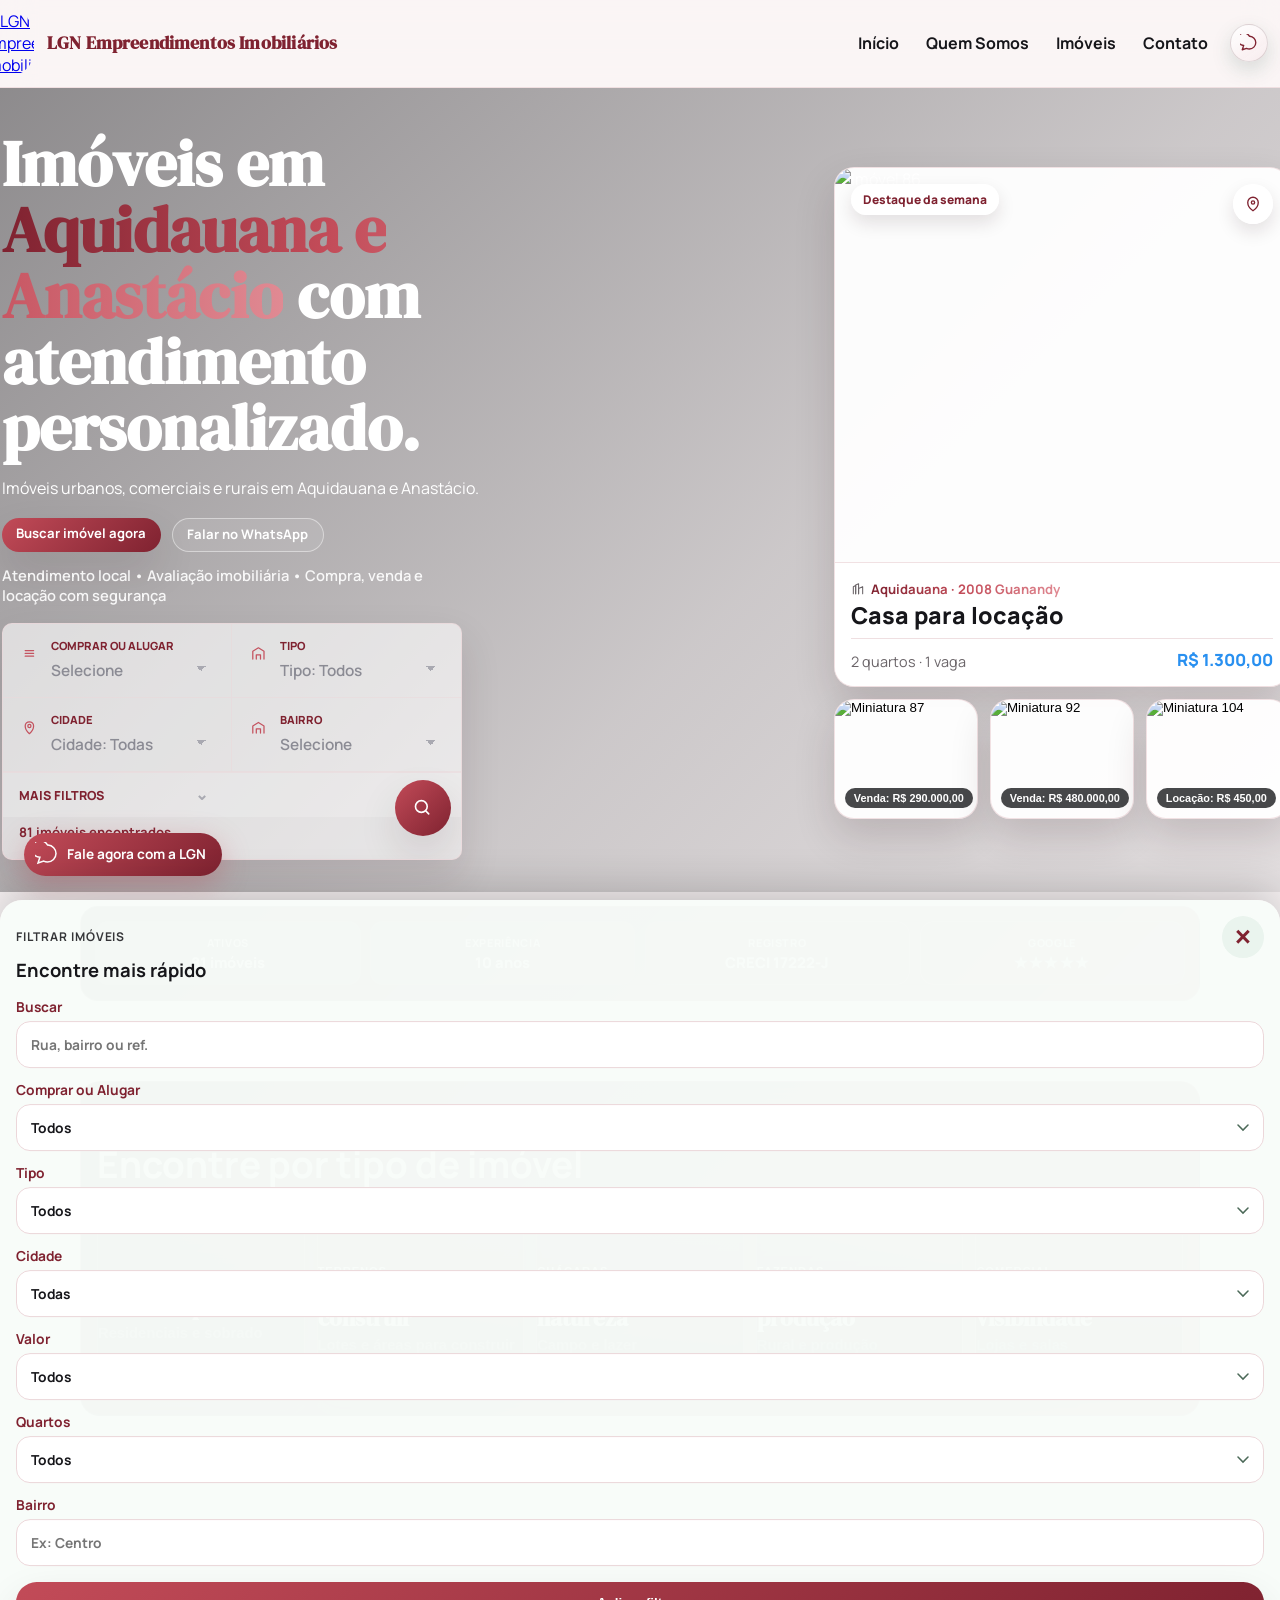
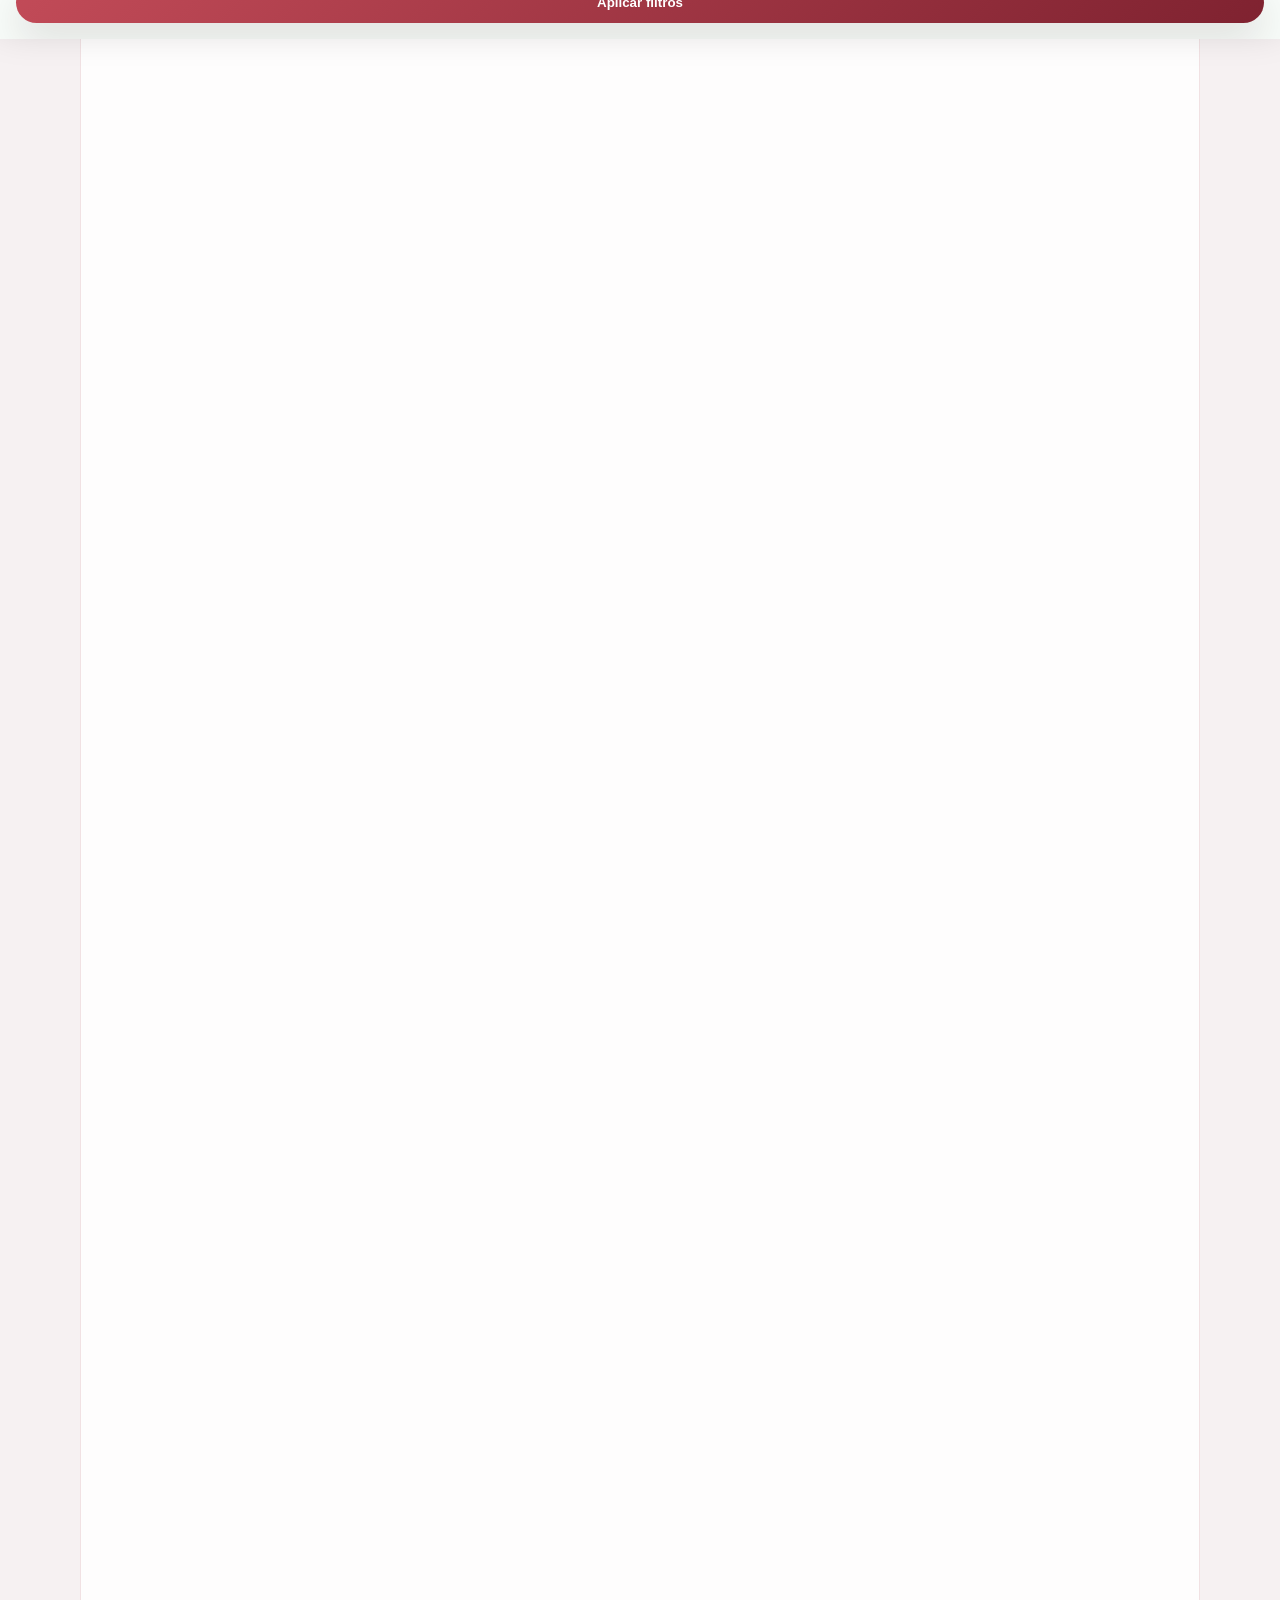
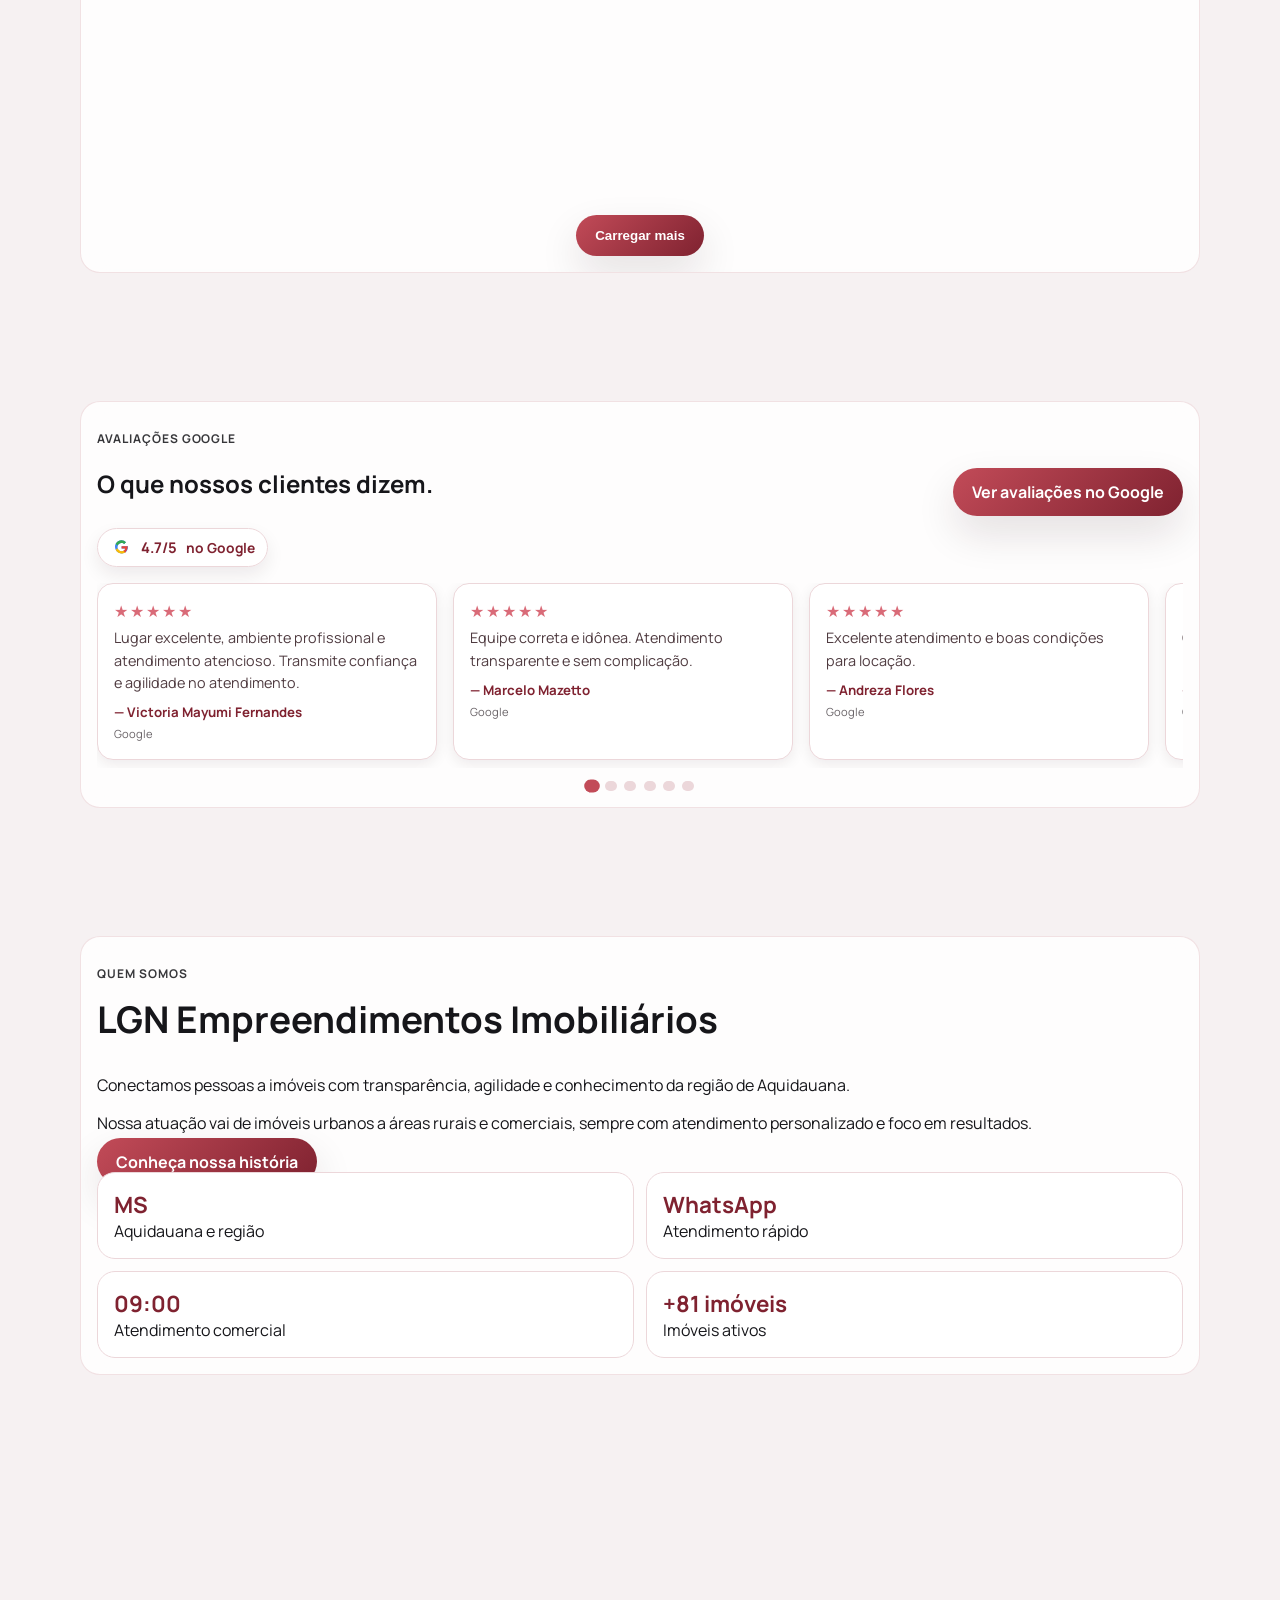
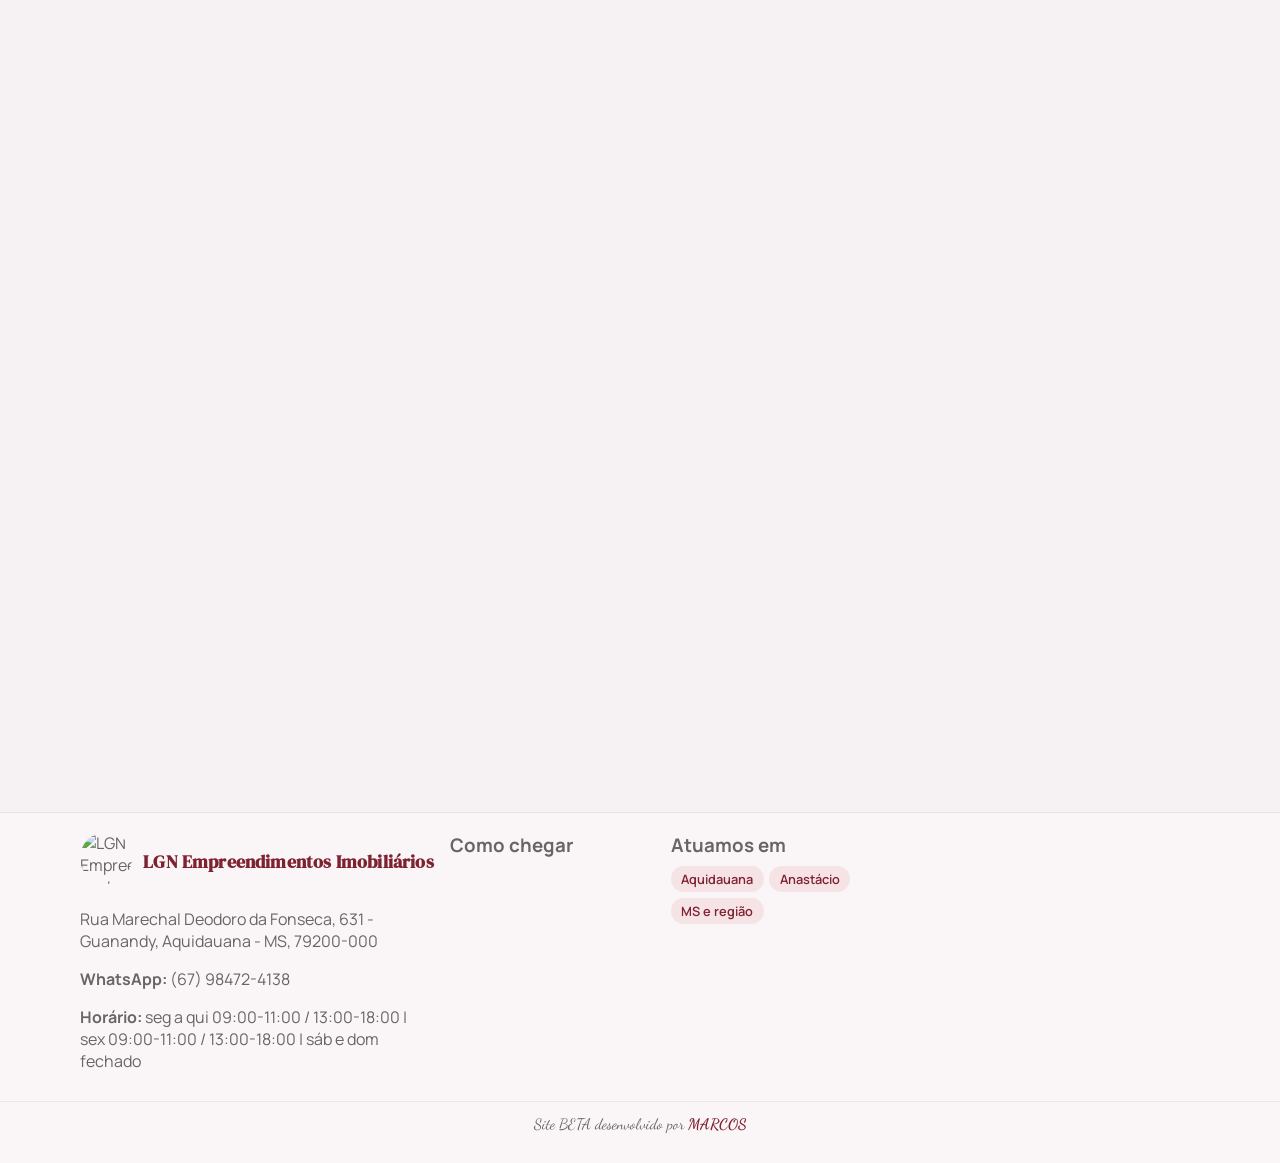
==== index.html @ ac06f8e3 "Add files via upload" ====
<!DOCTYPE html>
<html lang="pt-BR">
  <head>
    <meta charset="UTF-8" />
    <meta name="viewport" content="width=device-width, initial-scale=1.0" />
    <title>LGN Empreendimentos Imobiliários | Aquidauana - MS</title>
    <meta name="description" content="LGN Empreendimentos Imobiliários em Aquidauana - MS. Venda, locação e avaliação de casas, terrenos, chácaras, fazendas e imóveis comerciais." />
    <meta name="keywords" content="LGN Empreendimentos Imobiliários, imobiliária Aquidauana, imóveis Aquidauana, aluguel Aquidauana, venda de casas Aquidauana, terrenos Aquidauana, chácaras MS, fazendas MS, imóveis comerciais Aquidauana" />
    <meta name="author" content="LGN Empreendimentos Imobiliários" />
    <meta name="geo.region" content="BR-MS" />
    <meta name="geo.placename" content="Aquidauana" />
    <meta property="og:title" content="LGN Empreendimentos Imobiliários | Aquidauana - MS" />
    <meta property="og:description" content="Venda, locação e avaliação de imóveis em Aquidauana - MS. Casas, terrenos, chácaras, fazendas e imóveis comerciais." />
    <meta property="og:locale" content="pt_BR" />
    <meta property="og:type" content="website" />
    <meta property="og:url" content="index.html" />
    <meta property="og:image" content="https://lh3.googleusercontent.com/gps-cs-s/AHRPTWkrC1L_rtv1sZEhVbT41xYnBIV2St6dffuMfY0mm47e6-LF36y900bGRQmuKaFwAV652DSpmV0YTU7Krqm2HdwhOfaKgJXGZdvGfH6e7ny9ldGSsk__QXy6j0tIJENsxanL9JdtzPellrmc=s680-w680-h510-rw" />
    <meta property="og:image:width" content="1200" />
    <meta property="og:image:height" content="630" />
    <meta property="og:image:type" content="image/jpeg" />
    <meta name="twitter:card" content="summary_large_image" />
    <link rel="canonical" href="index.html" />
    <script type="application/ld+json">
    {
      "@context": "https://schema.org",
       "@type": "RealEstateAgent",
       "@id": "index.html",
       "name": "LGN Empreendimentos Imobiliários",
       "description": "LGN Empreendimentos Imobiliários em Aquidauana - MS. Venda, locação e avaliação de imóveis residenciais, comerciais e rurais.",
       "image": "https://lh3.googleusercontent.com/gps-cs-s/AHRPTWkrC1L_rtv1sZEhVbT41xYnBIV2St6dffuMfY0mm47e6-LF36y900bGRQmuKaFwAV652DSpmV0YTU7Krqm2HdwhOfaKgJXGZdvGfH6e7ny9ldGSsk__QXy6j0tIJENsxanL9JdtzPellrmc=s680-w680-h510-rw",
       "url": "index.html",
       "logo": "https://lh3.googleusercontent.com/gps-cs-s/AHRPTWkrC1L_rtv1sZEhVbT41xYnBIV2St6dffuMfY0mm47e6-LF36y900bGRQmuKaFwAV652DSpmV0YTU7Krqm2HdwhOfaKgJXGZdvGfH6e7ny9ldGSsk__QXy6j0tIJENsxanL9JdtzPellrmc=s680-w680-h510-rw",
       "telephone": "+55-67-98472-4138",
      "address": {
        "@type": "PostalAddress",
         "streetAddress": "Rua Marechal Deodoro da Fonseca, 631",
         "addressLocality": "Aquidauana",
         "addressRegion": "MS",
         "postalCode": "79200-000",
         "addressCountry": "BR"
       },
       "areaServed": [
         {"@type": "City", "name": "Aquidauana"},
         {"@type": "City", "name": "Anastácio"},
         {"@type": "State", "name": "Mato Grosso do Sul"}
       ],
       "openingHoursSpecification": [
         {"@type": "OpeningHoursSpecification", "dayOfWeek": "Monday", "opens": "09:00", "closes": "11:00"},
         {"@type": "OpeningHoursSpecification", "dayOfWeek": "Tuesday", "opens": "09:00", "closes": "11:00"},
         {"@type": "OpeningHoursSpecification", "dayOfWeek": "Wednesday", "opens": "09:00", "closes": "11:00"},
         {"@type": "OpeningHoursSpecification", "dayOfWeek": "Thursday", "opens": "09:00", "closes": "11:00"},
         {"@type": "OpeningHoursSpecification", "dayOfWeek": "Friday", "opens": "09:00", "closes": "11:00"},
         {"@type": "OpeningHoursSpecification", "dayOfWeek": "Monday", "opens": "13:00", "closes": "18:00"},
         {"@type": "OpeningHoursSpecification", "dayOfWeek": "Tuesday", "opens": "13:00", "closes": "18:00"},
         {"@type": "OpeningHoursSpecification", "dayOfWeek": "Wednesday", "opens": "13:00", "closes": "18:00"},
         {"@type": "OpeningHoursSpecification", "dayOfWeek": "Thursday", "opens": "13:00", "closes": "18:00"},
         {"@type": "OpeningHoursSpecification", "dayOfWeek": "Friday", "opens": "13:00", "closes": "18:00"}
       ],
       "sameAs": [
         "https://www.instagram.com/lgnempreendimentosimobiliarios/",
         "https://www.facebook.com/corretorneyazambuja",
         "https://wa.me/5567984724138"
       ],
       "knowsAbout": ["Venda de imóveis", "Locação de imóveis", "Avaliação de imóveis", "Imóveis residenciais", "Imóveis comerciais", "Imóveis rurais"],
       "foundingLocation": {"@type": "Place", "address": {"@type": "PostalAddress", "addressLocality": "Aquidauana", "addressRegion": "MS"}}
    }
    </script>
    <script type="application/ld+json">
    {
      "@context": "https://schema.org",
      "@type": "WebSite",
       "@id": "index.html#website",
       "url": "index.html",
       "name": "LGN Empreendimentos Imobiliários",
       "description": "LGN Empreendimentos Imobiliários em Aquidauana - MS. Venda, locação e avaliação de imóveis.",
      "inLanguage": "pt-BR",
      "potentialAction": {
        "@type": "SearchAction",
        "target": {
          "@type": "EntryPoint",
             "urlTemplate": "index.html?s={search_term_string}"
        },
        "query-input": "required name=search_term_string"
      }
    }
    </script>
    <link rel="preconnect" href="https://fonts.googleapis.com" />
    <link rel="preconnect" href="https://fonts.gstatic.com" crossorigin />
    <link
      href="https://fonts.googleapis.com/css2?family=Manrope:wght@400;500;600;700;800&family=DM+Serif+Display:opsz@9..40&family=Dancing+Script:wght@400;700&display=swap"
      rel="stylesheet"
    />
    <link rel="stylesheet" href="styles.css" />
  </head>
  <body>
    <div id="site-header"></div>

    <section class="hero parallax" id="home">
      <div class="hero-media" aria-hidden="true"></div>
      <picture class="hero-picture" aria-hidden="true">
        <img src="https://i.postimg.cc/sXMSBmS1/Chat-GPT-Image-14-de-jul-de-2026-16-27-10.png" alt="Fundo da LGN Empreendimentos Imobiliários" />
      </picture>
      <div class="hero-overlay"></div>
      <div class="container hero-content reveal">
        <div class="hero-grid">
          <div class="hero-copy">
            <h1>Imóveis em <span class="hero-gradient-text">Aquidauana e Anastácio</span> com atendimento personalizado.</h1>
            <p>Imóveis urbanos, comerciais e rurais em Aquidauana e Anastácio.</p>
            <div class="hero-actions">
              <a href="#imoveis" class="btn btn-primary">Buscar imóvel agora</a>
              <a href="https://wa.me/5567984724138" target="_blank" rel="noopener" class="btn btn-ghost">Falar no WhatsApp</a>
            </div>
            <p class="hero-support">Atendimento local • Avaliação imobiliária • Compra, venda e locação com segurança</p>
            <div class="hero-search-card" aria-label="Filtro de imóveis">
              <div class="hero-search-grid">
                <label class="hero-field">Comprar ou alugar
                  <span class="field-icon" aria-hidden="true">
                    <svg viewBox="0 0 24 24"><path d="M6 8h12M6 12h12M6 16h12"/></svg>
                  </span>
                  <select id="hero-finalidade"><option value="">Selecione</option><option value="venda">Comprar</option><option value="aluguel">Alugar</option></select>
                </label>
                <label class="hero-field">Tipo
                  <span class="field-icon" aria-hidden="true">
                    <svg viewBox="0 0 24 24"><path d="M4 20V9l8-5 8 5v11"/><path d="M9 20v-6h6v6"/></svg>
                  </span>
                  <select id="hero-tipo"><option value="">Selecione</option></select>
                </label>
                <label class="hero-field">Cidade
                  <span class="field-icon" aria-hidden="true">
                    <svg viewBox="0 0 24 24"><path d="M12 21s6-5 6-11a6 6 0 0 0-12 0c0 6 6 11 6 11z"/><circle cx="12" cy="10" r="2.25"/></svg>
                  </span>
                  <select id="hero-cidade"><option value="">Selecione</option></select>
                </label>
                <label class="hero-field">Bairro
                  <span class="field-icon" aria-hidden="true">
                    <svg viewBox="0 0 24 24"><path d="M4 20V10l8-5 8 5v10"/><path d="M9 20v-6h6v6"/></svg>
                  </span>
                  <select id="hero-bairro"><option value="">Selecione</option></select>
                </label>
              </div>
              <details class="hero-more-filters">
                <summary>
                  <span class="hero-more-filters-label">Mais filtros</span>
                  <span class="hero-more-filters-caret" aria-hidden="true">⌄</span>
                  <button class="btn btn-primary hero-search-btn-icon hero-search-submit" id="hero-search-btn" type="button" aria-label="Buscar imóveis">
                    <svg viewBox="0 0 24 24" aria-hidden="true"><path d="M10 18a8 8 0 1 1 0-16 8 8 0 0 1 0 16zm6-2 4 4"/></svg>
                  </button>
                </summary>
                <div class="hero-more-grid">
                  <label class="hero-field">Buscar
                    <span class="field-icon" aria-hidden="true">
                      <svg viewBox="0 0 24 24"><path d="M10 17a7 7 0 1 1 0-14 7 7 0 0 1 0 14z"/><path d="M21 21l-4.3-4.3"/></svg>
                    </span>
                    <input type="text" id="hero-q" placeholder="Buscar por rua, bairro ou ref." />
                  </label>
                  <label class="hero-field">Bairro
                    <span class="field-icon" aria-hidden="true">
                      <svg viewBox="0 0 24 24"><path d="M4 20V10l8-5 8 5v10"/><path d="M9 20v-6h6v6"/></svg>
                    </span>
                    <input type="text" id="hero-bairro-texto" placeholder="Ex: Centro" />
                  </label>
                  <label class="hero-field">Valor mínimo
                    <span class="field-icon" aria-hidden="true">
                      <svg viewBox="0 0 24 24"><path d="M12 4v16"/><path d="M16 8c0-2-1.8-3-4-3s-4 1-4 3 1.6 3 4 3 4 1 4 3-1.8 3-4 3-4-1-4-3"/></svg>
                    </span>
                    <select id="hero-valor-min"><option value="">Selecione</option><option value="0">R$ 0</option><option value="100000">R$ 100 mil</option><option value="300000">R$ 300 mil</option><option value="500000">R$ 500 mil</option><option value="1000000">R$ 1 mi</option></select>
                  </label>
                  <label class="hero-field">Valor máximo
                    <span class="field-icon" aria-hidden="true">
                      <svg viewBox="0 0 24 24"><path d="M12 4v16"/><path d="M16 8c0-2-1.8-3-4-3s-4 1-4 3 1.6 3 4 3 4 1 4 3-1.8 3-4 3-4-1-4-3"/></svg>
                    </span>
                    <select id="hero-valor-max"><option value="">Selecione</option><option value="100000">R$ 100 mil</option><option value="300000">R$ 300 mil</option><option value="500000">R$ 500 mil</option><option value="1000000">R$ 1 mi</option><option value="999999999">Acima</option></select>
                  </label>
                  <label class="hero-field">Quartos
                    <span class="field-icon" aria-hidden="true">
                      <svg viewBox="0 0 24 24"><path d="M4 12h16v6H4z"/><path d="M6 12V9a2 2 0 0 1 2-2h4a2 2 0 0 1 2 2v3"/></svg>
                    </span>
                    <select id="hero-quartos"><option value="">Selecione</option><option value="1">1+</option><option value="2">2+</option><option value="3">3+</option><option value="4">4+</option></select>
                  </label>
                  <label class="hero-field">Suítes
                    <span class="field-icon" aria-hidden="true">
                      <svg viewBox="0 0 24 24"><path d="M4 12h16v6H4z"/><path d="M7 12V8h6v4"/><path d="M8 8V6"/></svg>
                    </span>
                    <select id="hero-suites"><option value="">Selecione</option><option value="1">1+</option><option value="2">2+</option><option value="3">3+</option><option value="4">4+</option></select>
                  </label>
                  <label class="hero-field">Vagas
                    <span class="field-icon" aria-hidden="true">
                      <svg viewBox="0 0 24 24"><path d="M4 19V9a3 3 0 0 1 3-3h10a3 3 0 0 1 3 3v10"/><path d="M8 19v-4h8v4"/></svg>
                    </span>
                    <select id="hero-vagas"><option value="">Selecione</option><option value="1">1+</option><option value="2">2+</option><option value="3">3+</option><option value="4">4+</option></select>
                  </label>
                  <label class="hero-field hero-field-full">Código
                    <span class="field-icon" aria-hidden="true">
                      <svg viewBox="0 0 24 24"><path d="M4 7h16v10H4z"/><path d="M8 11h8"/><path d="M8 15h5"/></svg>
                    </span>
                    <input type="text" id="hero-codigo" placeholder="Ex: 123" />
                  </label>
                </div>
              </details>
              <div class="hero-search-preview" id="hero-search-preview">0 imóveis encontrados</div>
              <div class="active-filter-chips" id="active-filter-chips"></div>
            </div>
          </div>
          <aside class="hero-showcase" aria-label="Imóveis em destaque">
            <div class="hero-showcase-main" id="hero-showcase-main"></div>
            <div class="hero-showcase-strip" id="hero-showcase-strip"></div>
          </aside>
        </div>
      </div>
    </section>

    <section class="trust-strip reveal reveal-fade" id="prova-social">
      <div class="container">
        <div class="trust-strip-inner">
          <div class="trust-item" data-trust="count"><span>ATIVOS</span><strong>+12 imóveis</strong></div>
          <div class="trust-item"><span>EXPERIÊNCIA</span><strong>10 anos</strong></div>
          <div class="trust-item"><span>REGISTRO</span><strong>CRECI 17222-J</strong></div>
          <div class="trust-item"><span>GOOGLE</span><strong class="trust-stars" aria-label="5 estrelas">★★★★★</strong></div>
        </div>
      </div>
    </section>

    <main>
      <section class="section reveal reveal-fade dark-section" id="categorias">
        <div class="container">
          <div class="section-title-wrap">
            <p class="eyebrow">Categorias</p>
            <h2>Encontre por tipo de imóvel</h2>
          </div>
          <div class="category-grid">
            <button class="category-card category-card-photo category-casa" data-cat="Casa" data-scroll="true">
              <span class="category-label">Casas</span>
              <strong>Lar ideal para viver</strong>
              <span class="category-subtitle">Residenciais e sobrado</span>
            </button>
            <button class="category-card category-card-photo category-terreno" data-cat="Terreno" data-scroll="true">
              <span class="category-label">Terrenos</span>
              <strong>Espaço para construir</strong>
              <span class="category-subtitle">Lotes e áreas para construir</span>
            </button>
            <button class="category-card category-card-photo category-chacara" data-cat="Chácara" data-scroll="true">
              <span class="category-label">Chácaras</span>
              <strong>Contato com a natureza</strong>
              <span class="category-subtitle">Campo e lazer</span>
            </button>
            <button class="category-card category-card-photo category-fazenda" data-cat="Fazenda" data-scroll="true">
              <span class="category-label">Fazendas</span>
              <strong>Grande porte e produção</strong>
              <span class="category-subtitle">Rural e produção</span>
            </button>
            <button class="category-card category-card-photo category-comercial" data-cat="Comercial" data-scroll="true">
              <span class="category-label">Comercial</span>
              <strong>Negócios e visibilidade</strong>
              <span class="category-subtitle">Lojas e salas</span>
            </button>
          </div>
        </div>
      </section>

      <section class="section search-section reveal reveal-fade" id="imoveis">
        <div class="container">
          <div class="stats" id="stats"></div>
          <div class="cards" id="cards"></div>
          <div style="margin-top: 1rem; text-align: center">
            <button id="load-more" class="btn btn-primary" type="button">Carregar mais</button>
          </div>
        </div>
      </section>

      <section class="section reveal reveal-slide" id="avaliacoes">
        <div class="container reviews-box">
          <div class="reviews-header">
            <div>
              <p class="eyebrow">Avaliações Google</p>
              <h2>O que nossos clientes dizem.</h2>
              <div class="google-rating-badge" aria-label="Avaliação média no Google 4,7 de 5">
                <span class="google-logo" aria-hidden="true">
                  <svg viewBox="0 0 24 24" width="18" height="18">
                    <path fill="#4285F4" d="M21.35 11.1h-8.57v2.9h4.92c-.21 1.25-1.43 3.66-4.92 3.66-2.96 0-5.37-2.45-5.37-5.46s2.41-5.46 5.37-5.46c1.69 0 2.82.72 3.47 1.34l2.36-2.28C17.17 4.1 15.15 3 12.78 3 7.88 3 4 6.88 4 11.78s3.88 8.78 8.78 8.78c5.11 0 8.49-3.59 8.49-8.65 0-.58-.06-1.01-.12-1.41z"/>
                    <path fill="#34A853" d="M4.8 7.84l2.73 2.01C8.26 8.09 10.3 6.5 12.78 6.5c1.69 0 2.82.72 3.47 1.34l2.36-2.28C17.17 4.1 15.15 3 12.78 3 9.36 3 6.42 4.93 4.8 7.84z"/>
                    <path fill="#FBBC05" d="M12.78 20.56c2.26 0 4.16-.74 5.55-2.01l-2.56-2.05c-.71.48-1.67 1.02-2.99 1.02-2.47 0-4.57-1.66-5.32-3.91l-2.7 2.08c1.58 3.06 4.77 4.87 8.02 4.87z"/>
                    <path fill="#EA4335" d="M21.35 11.1h-.62v-.04h-7.95v2.9h4.92c-.23 1.38-1.19 2.57-2.52 3.29l2.56 2.05C19.2 17.65 20.78 15.07 20.78 11.78c0-.56-.05-.98-.12-1.41z"/>
                  </svg>
                </span>
                <strong>4.7/5</strong>
                <span>no Google</span>
              </div>
            </div>
            <a class="btn btn-primary" href="https://www.google.com/search?q=LGN+Empreendimentos+Imobili%C3%A1rios+Aquidauana#" target="_blank" rel="noopener">Ver avaliações no Google</a>
          </div>
          <div class="reviews-slider-wrap">
            <div class="reviews-track" id="reviews-track">
              <article class="review-card">
                <div class="review-stars">★★★★★</div>
                <blockquote>Lugar excelente, ambiente profissional e atendimento atencioso. Transmite confiança e agilidade no atendimento.</blockquote>
                <span class="review-author">— Victoria Mayumi Fernandes</span>
                <span class="review-source">Google</span>
              </article>
              <article class="review-card">
                <div class="review-stars">★★★★★</div>
                <blockquote>Equipe correta e idônea. Atendimento transparente e sem complicação.</blockquote>
                <span class="review-author">— Marcelo Mazetto</span>
                <span class="review-source">Google</span>
              </article>
              <article class="review-card">
                <div class="review-stars">★★★★★</div>
                <blockquote>Excelente atendimento e boas condições para locação.</blockquote>
                <span class="review-author">— Andreza Flores</span>
                <span class="review-source">Google</span>
              </article>
              <article class="review-card">
                <div class="review-stars">★★★★★</div>
                <blockquote>Ótimo atendimento, pessoas simpáticas e muito prestativas.</blockquote>
                <span class="review-author">— Elizandro dos Santos</span>
                <span class="review-source">Google</span>
              </article>
              <article class="review-card">
                <div class="review-stars">★★★★★</div>
                <blockquote>Equipe muito prestativa. Quando precisei de suporte, resolveram rápido e com atenção.</blockquote>
                <span class="review-author">— Bruna Kayela</span>
                <span class="review-source">Google</span>
              </article>
              <article class="review-card">
                <div class="review-stars">★★★★★</div>
                <blockquote>Atendimento de qualidade, prestativo e com muita atenção aos detalhes.</blockquote>
                <span class="review-author">— Israel Santos</span>
                <span class="review-source">Google</span>
              </article>
            </div>
          </div>
          <div class="review-dots" id="review-dots"></div>
        </div>
      </section>

    </main>

      <section class="section institutional reveal reveal-fade" id="sobre">
        <div class="container split">
          <div class="reveal reveal-fade">
            <p class="eyebrow">Quem Somos</p>
            <h2>LGN Empreendimentos Imobiliários</h2>
            <p>
              Conectamos pessoas a imóveis com transparência, agilidade e conhecimento da região de Aquidauana.
            </p>
            <p>
              Nossa atuação vai de imóveis urbanos a áreas rurais e comerciais, sempre com atendimento personalizado e
              foco em resultados.
            </p>
            <a class="btn btn-primary" href="about.html">Conheça nossa história</a>
          </div>
          <div class="badge-grid reveal reveal-zoom">
            <article><strong>MS</strong><span>Aquidauana e região</span></article>
            <article><strong>WhatsApp</strong><span>Atendimento rápido</span></article>
            <article><strong>09:00</strong><span>Atendimento comercial</span></article>
            <article><strong data-live-property-count>+80</strong><span>Imóveis ativos</span></article>
          </div>
        </div>
      </section>

      <section class="section contact reveal reveal-fade" id="contato">
        <div class="container">
          <div class="section-title-wrap">
            <p class="eyebrow">Contato</p>
            <h2>Vamos encontrar seu próximo imóvel.</h2>
          </div>
          <div class="contact-layout">
            <form class="contact-form form-with-bg" id="contact-form" style="background-image: url('https://lh3.googleusercontent.com/gps-cs-s/AHRPTWk9k2EqUdZSDqtBehahZ3jRzej_ufsrultKiyQ28eigbdRpLkYxKgnixbQo0LL4ZKFhaEU5CrkbeaNJ1cCKsDS92xzJVOmj5nlk0mOJxo3hB241BRABd6DLFWC2dK9KJIH6cyI1yOAKtqTU=s680-w680-h510-rw');">
              <label>Nome <span class="required">*</span><input type="text" name="nome" placeholder="Seu nome" autocomplete="name" required /></label>
              <label>Telefone / WhatsApp <span class="required">*</span><input type="tel" name="telefone" placeholder="(67) 98472-4138" inputmode="tel" autocomplete="tel" required id="phone-input" /></label>
              <label>E-mail <span class="opt">(opcional)</span><input type="email" name="email" placeholder="seu@email.com" autocomplete="email" /></label>
              <label>Interesse <span class="required">*</span>
                <select name="interesse" id="interesse" required>
                  <option value="">Selecione</option>
                  <option value="Comprar">Comprar</option>
                  <option value="Alugar">Alugar</option>
                </select>
              </label>
              <div class="dynamic-fields" id="dynamic-fields"></div>
              <label>Mensagem<textarea name="mensagem" rows="3" placeholder="Conte mais sobre o que procura (opcional)"></textarea></label>
              <button type="submit" class="btn btn-primary" id="form-submit">Encontrar meu imóvel</button>
              <p class="form-feedback" id="form-feedback"></p>
            </form>
            <aside class="contact-proof">
              <div class="proof-card">
                <div class="proof-stars">★★★★★</div>
                <div class="proof-google">
                  <span class="google-logo" aria-hidden="true">
                    <svg viewBox="0 0 24 24" width="18" height="18">
                      <path fill="#4285F4" d="M21.35 11.1h-8.57v2.9h4.92c-.21 1.25-1.43 3.66-4.92 3.66-2.96 0-5.37-2.45-5.37-5.46s2.41-5.46 5.37-5.46c1.69 0 2.82.72 3.47 1.34l2.36-2.28C17.17 4.1 15.15 3 12.78 3 7.88 3 4 6.88 4 11.78s3.88 8.78 8.78 8.78c5.11 0 8.49-3.59 8.49-8.65 0-.58-.06-1.01-.12-1.41z"/>
                      <path fill="#34A853" d="M4.8 7.84l2.73 2.01C8.26 8.09 10.3 6.5 12.78 6.5c1.69 0 2.82.72 3.47 1.34l2.36-2.28C17.17 4.1 15.15 3 12.78 3 9.36 3 6.42 4.93 4.8 7.84z"/>
                      <path fill="#FBBC05" d="M12.78 20.56c2.26 0 4.16-.74 5.55-2.01l-2.56-2.05c-.71.48-1.67 1.02-2.99 1.02-2.47 0-4.57-1.66-5.32-3.91l-2.7 2.08c1.58 3.06 4.77 4.87 8.02 4.87z"/>
                      <path fill="#EA4335" d="M21.35 11.1h-.62v-.04h-7.95v2.9h4.92c-.23 1.38-1.19 2.57-2.52 3.29l2.56 2.05C19.2 17.65 20.78 15.07 20.78 11.78c0-.56-.05-.98-.12-1.41z"/>
                    </svg>
                  </span>
                  <span class="proof-rating">4.7/5 no Google</span>
                </div>
              </div>
              <div class="proof-card">
                <strong class="counter-anim" data-live-property-count data-live-property-count-format="compact">+12</strong>
                <span>Imóveis ativos</span>
              </div>
              <div class="proof-card">
                <strong class="counter-anim" data-count="1" data-suffix=" atendimento">1 atendimento</strong>
                <span>Atendimento local</span>
              </div>
              <div class="proof-card">
                <strong>09:00</strong>
                <span>Horário comercial</span>
              </div>
            </aside>
          </div>
        </div>
      </section>

    <a class="whatsapp-float" href="https://wa.me/5567984724138?text=Ol%C3%A1!%20Quero%20agendar%20uma%20visita." target="_blank" rel="noopener" aria-label="WhatsApp">
      <svg viewBox="0 0 24 24" width="24" height="24"><path d="M21 11.5a8.5 8.5 0 0 1-8.5 8.5 8.38 8.38 0 0 1-3.8-.9L3 21l1.9-5.7a8.5 8.5 0 0 1-7.6-11.5A8.5 8.5 0 0 1 12.5 3h.5a8.5 8.5 0 0 1 8 8.5v.5z" fill="none" stroke="currentColor" stroke-width="1.5"/></svg>
      <span class="whatsapp-label">Fale agora com a LGN</span>
    </a>

    <div class="mobile-filter-backdrop" id="mobile-filter-backdrop"></div>
    <section class="mobile-filter-sheet" id="mobile-filter-sheet" aria-hidden="true">
      <div class="mobile-filter-header">
        <div>
          <p class="eyebrow">Filtrar imóveis</p>
          <h3>Encontre mais rápido</h3>
        </div>
        <button type="button" class="mobile-filter-close" id="mobile-filter-close" aria-label="Fechar filtros">×</button>
      </div>
      <div class="mobile-filter-grid">
        <label>Buscar<input type="text" id="mobile-filter-q" placeholder="Rua, bairro ou ref." /></label>
        <label>Comprar ou Alugar<select id="mobile-filter-finalidade"><option value="">Todos</option><option value="venda">Comprar</option><option value="aluguel">Alugar</option></select></label>
        <label>Tipo<select id="mobile-filter-tipo"><option value="">Todos</option></select></label>
        <label>Cidade<select id="mobile-filter-cidade"><option value="">Todas</option></select></label>
        <label>Valor<select id="mobile-filter-valor"><option value="">Todos</option><option value="0-100000">Até R$ 100 mil</option><option value="100000-300000">R$ 100 mil - R$ 300 mil</option><option value="300000-500000">R$ 300 mil - R$ 500 mil</option><option value="500000-1000000">R$ 500 mil - R$ 1 mi</option><option value="1000000+">Acima de R$ 1 mi</option></select></label>
        <label>Quartos<select id="mobile-filter-quartos"><option value="">Todos</option><option value="1">1+</option><option value="2">2+</option><option value="3">3+</option><option value="4">4+</option></select></label>
        <label>Bairro<input type="text" id="mobile-filter-bairro" placeholder="Ex: Centro" /></label>
      </div>
      <button type="button" class="btn btn-primary mobile-filter-apply" id="mobile-filter-apply">Aplicar filtros</button>
    </section>

    <div id="site-footer"></div>
    <script src="components.js" defer></script>
    <script src="imoveis-data.js" defer></script>
    <script src="imoveis-enrichment.js" defer></script>
    <script src="script.js" defer></script>
    <script>
    (function(){
      const el = document.getElementById("word-rotator");
      if (!el) return;
      const words = ["Casas", "terrenos", "chácaras", "fazendas", "imóveis comerciais"];
      let i = 0;
      setInterval(() => {
        i = (i + 1) % words.length;
        el.style.opacity = "0";
        setTimeout(() => {
          el.textContent = words[i];
          el.style.opacity = "1";
        }, 200);
      }, 2000);
    })();
    </script>
    <script>
    (function(){
      const phoneInput = document.getElementById("phone-input");
      if (phoneInput) {
        phoneInput.addEventListener("input", function() {
          let v = this.value.replace(/\D/g, "").slice(0, 11);
          if (v.length > 2) v = `(${v.slice(0,2)}) ${v.slice(2)}`;
          if (v.length > 10) v = v.slice(0, 10) + "-" + v.slice(10);
          this.value = v;
        });
      }

      const interesse = document.getElementById("interesse");
      const dynamicEl = document.getElementById("dynamic-fields");
      const submitBtn = document.getElementById("form-submit");

      const fieldTemplates = {
        Comprar: `
          <label>Faixa de valor<select name="faixa_valor"><option value="">Selecione</option><option value="Até 200 mil">Até R$ 200 mil</option><option value="200 a 500 mil">R$ 200 mil a R$ 500 mil</option><option value="500 mil a 1 milhão">R$ 500 mil a R$ 1 milhão</option><option value="Acima de 1 milhão">Acima de R$ 1 milhão</option></select></label>
          <label>Tipo do imóvel<select name="tipo_imovel"><option value="">Selecione</option><option value="Casa">Casa</option><option value="Terreno">Terreno</option><option value="Apartamento">Apartamento</option><option value="Chácara">Chácara</option><option value="Fazenda">Fazenda</option><option value="Comercial">Comercial</option></select></label>
        `,
        Alugar: `
          <label>Tipo do imóvel<select name="tipo_imovel"><option value="">Selecione</option><option value="Casa">Casa</option><option value="Terreno">Terreno</option><option value="Apartamento">Apartamento</option><option value="Chácara">Chácara</option><option value="Fazenda">Fazenda</option><option value="Comercial">Comercial</option></select></label>
          <label>Valor máximo aluguel<select name="valor_max"><option value="">Selecione</option><option value="Até 1.000">Até R$ 1.000</option><option value="Até 2.000">Até R$ 2.000</option><option value="Até 3.000">Até R$ 3.000</option><option value="Acima">Acima de R$ 3.000</option></select></label>
        `
      };

      const buttonLabels = {
        Comprar: "Encontrar meu imóvel",
        Alugar: "Encontrar imóvel para alugar"
      };

      if (interesse && dynamicEl && submitBtn) {
        interesse.addEventListener("change", function() {
          const val = this.value;
          dynamicEl.innerHTML = fieldTemplates[val] || "";
          submitBtn.textContent = buttonLabels[val] || "Encontrar meu imóvel";
        });
      }

      const form = document.getElementById("contact-form");
      const feedback = document.getElementById("form-feedback");
      function isValidWhatsApp(value) {
        const digits = (value || "").replace(/\D/g, "");
        return digits.length >= 10 && digits.length <= 11;
      }
      if (form) {
        form.addEventListener("submit", function(e) {
          e.preventDefault();
          feedback.className = "form-feedback";
          feedback.textContent = "";

          const nome = form.nome.value.trim();
          const tel = form.telefone.value.trim();
          const email = form.email.value.trim();
          const interesseVal = form.interesse.value;
          const mensagem = form.mensagem.value.trim();

          if (!nome || !tel) {
            feedback.className = "form-feedback error";
            feedback.textContent = "Preencha nome e telefone.";
            return;
          }
          if (!isValidWhatsApp(tel)) {
            feedback.className = "form-feedback error";
            feedback.textContent = "Informe um WhatsApp válido para atendimento.";
            return;
          }
          if (!interesseVal) {
            feedback.className = "form-feedback error";
            feedback.textContent = "Selecione o tipo de interesse.";
            return;
          }

          let extras = "";
          if (interesseVal === "Comprar") {
            const faixa = form.faixa_valor?.value;
            const tipo = form.tipo_imovel?.value;
            if (faixa) extras += `%0AFaixa de valor: ${faixa}`;
            if (tipo) extras += `%0ATipo: ${tipo}`;
          } else if (interesseVal === "Alugar") {
            const valorMax = form.valor_max?.value;
            if (valorMax) extras += `%0AValor máximo aluguel: ${valorMax}`;
          }

          let texto = `Olá! Meu nome é ${nome}.%0ATelefone: ${tel}`;
          if (email) texto += `%0AE-mail: ${email}`;
          texto += `%0AInteresse: ${interesseVal}`;
          if (extras) texto += extras;
          if (mensagem) texto += `%0AMensagem: ${mensagem}`;

           window.open(`https://wa.me/5567984724138?text=${texto}`, "_blank", "noopener");

          feedback.className = "form-feedback success";
          feedback.textContent = "Redirecionando para WhatsApp...";
          form.reset();
          dynamicEl.innerHTML = "";
          submitBtn.textContent = "Encontrar meu imóvel";
        });
      }

      const heroBtn = document.getElementById("hero-search-btn");

      if (heroBtn) heroBtn.addEventListener("click", function() {
        document.getElementById("imoveis")?.scrollIntoView({ behavior: "smooth" });
      });
    })();
    </script>
  </body>
</html>
---- styles.css ----
:root {
  --surface: #ffffff;
  --text: #16161a;
  --muted: #6a6468;
  --primary: #c24b58;
  --primary-deep: #7f2230;
  --primary-light: #f7eaec;
  --line: #ecd7da;
  --radius: 18px;
  --shadow: 0 18px 40px rgba(42, 18, 22, 0.12);
  --shadow-hover: 0 24px 56px rgba(42, 18, 22, 0.2);
  --gold: #d96b78;
}
* { box-sizing: border-box; }
html { overflow-x: hidden; }
body {
  margin: 0;
  font-family: "Manrope", sans-serif;
  color: var(--text);
  background: #f6f1f2;
}
.container { width: min(1120px, 92%); margin: 0 auto; }

.topbar {
  position: sticky; top: 0; z-index: 30;
  backdrop-filter: blur(16px);
  background: rgba(252, 246, 247, 0.68);
  border-bottom: 1px solid rgba(236, 215, 218, 0.72);
}
.topbar .container {
  width: min(1120px, 92%);
  margin: 0 auto;
  padding-left: .25rem;
  padding-right: 0;
}
.topbar-wrap { display: flex; align-items: center; gap: 0.8rem; padding: 0.65rem 0; }
.brand { max-width: 148px; height: auto; }
.brand-link .brand { max-width: 50px; border-radius: 999px; object-fit: cover; aspect-ratio: 1; }
.brand-wordmark {
  font-family: "DM Serif Display", serif;
  font-size: 1.1rem;
  font-weight: 700;
  color: var(--primary-deep);
  letter-spacing: .01em;
  white-space: nowrap;
}
.footer-brand-row { display: flex; align-items: center; gap: .7rem; }
.desktop-only { display: none; }
.menu-toggle { display: none; border: 0; border-radius: 10px; background: rgba(255,255,255,.7); font-size: 1.25rem; padding: .35rem .6rem; }
.main-nav { display: flex; gap: 0.6rem; margin-left: auto; }
.main-nav a { text-decoration: none; color: var(--text); font-weight: 700; padding: .4rem .55rem; border-radius: 10px; transition: background .3s, color .3s; }
.main-nav a:hover { background: rgba(255,255,255,.6); color: var(--primary-deep); }
.social-mini { display: flex; gap: .5rem; margin-left: .4rem; }
.icon-btn {
  width: 38px; height: 38px; display: inline-flex; align-items: center; justify-content: center;
  border-radius: 999px; text-decoration: none; font-size: .74rem; font-weight: 800;
  border: 1px solid rgba(42,18,22,.14);
  background: linear-gradient(145deg, rgba(255,255,255,.92), rgba(247,234,236,.9));
  color: var(--primary-deep); box-shadow: 0 8px 20px rgba(15,70,44,.15);
  transition: transform .3s ease, box-shadow .3s ease;
}
.icon-btn:hover { transform: translateY(-3px) scale(1.04); box-shadow: 0 12px 28px rgba(15,70,44,.22); }
.icon-btn svg { width: 18px; height: 18px; fill: none; stroke: currentColor; stroke-width: 1.8; stroke-linecap: round; stroke-linejoin: round; }

.hero { position: relative; min-height: 82svh; display: grid; align-items: center; overflow: hidden; background: transparent; }
.hero-media {
  position: absolute; inset: 0; z-index: 0;
  background:
    url("https://i.postimg.cc/sXMSBmS1/Chat-GPT-Image-14-de-jul-de-2026-16-27-10.png") center/cover no-repeat;
  transform: scale(1.03);
}
.hero-picture {
  position: absolute; inset: 0; z-index: 0;
  display: block;
}
.hero-picture img {
  width: 100%; height: 100%; display: block; object-fit: cover; transform: scale(1.03);
}
.hero.parallax { background-position: center center; }
.hero-overlay { position: absolute; inset: 0; z-index: 1; background: linear-gradient(135deg, rgba(14,15,18,.45) 0%, rgba(14,15,18,.18) 60%, rgba(14,15,18,.08) 100%); }
.hero-content { position: relative; z-index: 2; color: #fff; padding: 2.4rem 0 2rem; }
.hero-content .container {
  width: 100%;
  max-width: none;
  margin-left: 0;
  margin-right: 0;
  padding-left: .25rem;
  padding-right: 1rem;
}
.hero-grid { display: grid; gap: 1rem; align-items: start; }
.hero-copy { max-width: 640px; }
.hero-copy > .hero-search-card { margin-top: 1.15rem; margin-left: 0; }
.hero-copy h1 { font-family: "DM Serif Display", serif; font-size: clamp(2rem, 7vw, 4rem); line-height: 1.03; margin: .3rem 0 .8rem; max-width: 18ch; opacity: 0; animation: fadeUp .8s .3s forwards; }
.hero-gradient-text {
  background: linear-gradient(90deg, #7f2230 0%, #c24b58 48%, #e08a93 100%);
  -webkit-background-clip: text;
  background-clip: text;
  color: transparent;
}
.hero-copy p { max-width: 52ch; opacity: 0; animation: fadeUp .8s .5s forwards; }
@keyframes fadeUp { to { opacity: 1; transform: translateY(0); } }
.word-highlight { color: var(--gold); font-weight: 700; transition: opacity .25s ease; display: inline-block; min-width: 3ch; }
.eyebrow { text-transform: uppercase; letter-spacing: .08em; font-size: .75rem; font-weight: 700; opacity: .86; }
.hero-actions { display: flex; flex-wrap: wrap; gap: .7rem; margin-top: 1.2rem; }
.hero-actions .btn { padding: .55rem .9rem; font-size: .82rem; line-height: 1.1; white-space: nowrap; }
.hero-support {
  margin: .8rem 0 0;
  color: rgba(255,255,255,.9);
  font-size: .92rem;
  font-weight: 600;
  opacity: 1;
}

.hero-search-card {
  background: rgba(255,255,255,.56);
  color: var(--text);
  border: 1px solid rgba(236,215,218,.72);
  border-radius: 10px;
  box-shadow: 0 18px 40px rgba(42,18,22,.12);
  overflow: hidden;
}
.hero-search-card { padding-top: 0; }
.hero-search-grid { display: grid; grid-template-columns: repeat(2, minmax(0, 1fr)); }
.hero-field {
  position: relative;
  display: grid;
  gap: .35rem;
  padding: .85rem 1rem .9rem 3rem;
  border-right: 1px solid rgba(236,215,218,.5);
  border-bottom: 1px solid rgba(236,215,218,.5);
  font-size: .7rem;
  font-weight: 800;
  text-transform: uppercase;
  color: var(--primary-deep);
  background: rgba(255,255,255,.12);
}
.hero-field:nth-child(2n) { border-right: 0; }
.hero-field-full { grid-column: 1 / -1; }
.field-icon {
  position: absolute;
  left: 1rem;
  top: 1.2rem;
  width: 1.25rem;
  height: 1.25rem;
  display: inline-flex;
  align-items: center;
  justify-content: center;
  color: var(--primary);
  opacity: .95;
}
.field-icon svg {
  width: 1.05rem;
  height: 1.05rem;
  fill: none;
  stroke: currentColor;
  stroke-width: 1.8;
  stroke-linecap: round;
  stroke-linejoin: round;
}
.hero-field input,
.hero-field select {
  width: 100%;
  border: 0;
  border-radius: 0;
  padding: 0;
  background: transparent;
  box-shadow: none;
  font-size: .96rem;
  font-weight: 600;
  color: var(--text);
  min-height: 1.6em;
}
.hero-field input::placeholder {
  color: #8b8b94;
  opacity: 1;
}
.hero-field select {
  appearance: none;
  background-image: linear-gradient(45deg, transparent 50%, #a9a9b1 50%), linear-gradient(135deg, #a9a9b1 50%, transparent 50%);
  background-position: calc(100% - 14px) calc(50% - 2px), calc(100% - 9px) calc(50% - 2px);
  background-size: 5px 5px, 5px 5px;
  background-repeat: no-repeat;
  padding-right: 1.5rem;
}
.hero-field input:focus,
.hero-field select:focus {
  outline: none;
  box-shadow: none;
  transform: none;
}
.hero-field select { appearance: none; }
.hero-field option { color: var(--text); }
.hero-field select.is-placeholder {
  color: #8b8b94;
}
.hero-field select.is-placeholder option {
  color: var(--text);
}
.hero-field select.is-placeholder option:first-child {
  color: #8b8b94;
}
.hero-search-actions {
  display: flex;
  justify-content: flex-end;
  gap: .6rem;
  padding: 1rem;
  background: rgba(250,247,248,.42);
}
.hero-search-submit {
  position: absolute;
  top: .45rem;
  right: .65rem;
  width: 40px;
  height: 40px;
  min-height: 40px;
  margin: 0;
  z-index: 2;
}
.hero-search-btn-icon {
  min-width: 0;
  width: 56px;
  height: 56px;
  padding: 0;
  display: inline-flex;
  align-items: center;
  justify-content: center;
}
.hero-search-btn-icon svg {
  width: 22px;
  height: 22px;
  fill: none;
  stroke: currentColor;
  stroke-width: 2.2;
  stroke-linecap: round;
  stroke-linejoin: round;
}
.hero-search-actions .btn { min-width: 160px; }
.hero-search-preview {
  padding: .35rem 1rem .15rem;
  font-size: .82rem;
  font-weight: 700;
  color: var(--primary-deep);
}
.hero-showcase {
  display: grid;
  gap: .75rem;
  justify-self: end;
  width: min(100%, 648px);
  margin-top: 0;
}
.hero-showcase-card,
.hero-showcase-thumb {
  position: relative;
  overflow: hidden;
  border-radius: 20px;
  background: rgba(255,255,255,.95);
  border: 1px solid rgba(236,215,218,.75);
  box-shadow: 0 18px 40px rgba(42,18,22,.16);
}
.hero-showcase-card {
  min-height: 520px;
}
.hero-showcase-card .showcase-image {
  position: absolute;
  inset: 0;
  width: 100%;
  height: 100%;
  object-fit: cover;
}
.hero-showcase-badge,
.hero-showcase-action {
  position: absolute;
  z-index: 2;
}
.hero-showcase-badge {
  top: 16px;
  left: 16px;
  background: rgba(255,255,255,.95);
  color: var(--primary-deep);
  border-radius: 999px;
  padding: .42rem .75rem;
  font-size: .75rem;
  font-weight: 800;
  box-shadow: 0 8px 18px rgba(42,18,22,.12);
}
.hero-showcase-action {
  top: 16px;
  right: 16px;
  display: flex;
  gap: .45rem;
}
.hero-showcase-icon {
  width: 40px;
  height: 40px;
  border-radius: 999px;
  background: rgba(255,255,255,.96);
  display: inline-flex;
  align-items: center;
  justify-content: center;
  box-shadow: 0 8px 18px rgba(42,18,22,.12);
  color: var(--primary-deep);
}
.hero-showcase-map-link {
  text-decoration: none;
}
.hero-showcase-map-link:hover {
  transform: translateY(-1px);
}
.hero-showcase-icon svg,
.hero-showcase-city-icon svg {
  fill: none;
  stroke: currentColor;
  stroke-width: 1.8;
  stroke-linecap: round;
  stroke-linejoin: round;
}
.hero-showcase-icon svg { width: 18px; height: 18px; }
.hero-showcase-panel {
  position: absolute;
  left: 0;
  right: 0;
  bottom: 0;
  z-index: 2;
  background: rgba(255,255,255,.96);
  padding: 1rem 1rem .95rem;
  border-top: 1px solid rgba(236,215,218,.75);
}
.hero-showcase-city {
  display: inline-flex;
  align-items: center;
  gap: .35rem;
  color: var(--muted);
  font-size: .82rem;
  font-weight: 700;
  margin-bottom: .25rem;
}
.hero-showcase-city > span:last-child {
  background: linear-gradient(90deg, #7f2230 0%, #c24b58 48%, #e08a93 100%);
  -webkit-background-clip: text;
  background-clip: text;
  color: transparent;
}
.hero-showcase-city-icon { width: 14px; height: 14px; display: inline-flex; }
.hero-showcase-city-icon svg { width: 14px; height: 14px; }
.hero-showcase-title {
  margin: 0;
  font-size: clamp(1.1rem, 2vw, 1.45rem);
  line-height: 1.2;
  font-weight: 800;
  color: var(--text);
}
.hero-showcase-meta {
  margin-top: .55rem;
  padding-top: .55rem;
  border-top: 1px solid rgba(236,215,218,.8);
  display: flex;
  justify-content: space-between;
  gap: .75rem;
  align-items: end;
  color: var(--muted);
  font-size: .9rem;
}
.hero-showcase-price {
  font-size: 1.05rem;
  font-weight: 800;
  color: #2990f0;
  white-space: nowrap;
}
.hero-showcase-strip {
  display: grid;
  grid-template-columns: repeat(3, minmax(0, 1fr));
  gap: .75rem;
}
.hero-showcase-thumb {
  min-height: 120px;
  cursor: pointer;
  padding: 0;
  text-align: left;
}
.hero-showcase-thumb img {
  width: 100%;
  height: 100%;
  object-fit: cover;
  display: block;
}
.hero-showcase-thumb.active {
  outline: 2px solid rgba(194,75,88,.45);
  transform: translateY(-2px);
}
.hero-showcase-thumb-label {
  position: absolute;
  left: 10px;
  bottom: 10px;
  background: rgba(14,15,18,.76);
  color: #fff;
  border-radius: 999px;
  padding: .25rem .55rem;
  font-size: .68rem;
  font-weight: 800;
}
.hero-more-filters {
  position: relative;
  border-top: 1px solid rgba(236,215,218,.55);
  background: rgba(255,255,255,.2);
}
.hero-more-filters summary {
  list-style: none;
  cursor: pointer;
  padding: .85rem 1rem;
  padding-right: 4rem;
  display: flex;
  align-items: center;
  justify-content: flex-start;
  gap: .35rem;
  font-size: .78rem;
  font-weight: 800;
  text-transform: uppercase;
  color: var(--primary-deep);
}
.hero-more-filters summary::-webkit-details-marker { display: none; }
.hero-more-filters-label {
  flex: 0 0 auto;
}
.hero-more-filters-caret {
  color: #a9a9b1;
  font-size: 1rem;
  line-height: 1;
  margin-left: 5.35rem;
  transform: translateY(-1px);
}
.hero-more-filters[open] .hero-more-filters-caret { transform: translateY(1px) rotate(180deg); }
.hero-more-grid {
  display: grid;
  gap: 0;
  grid-template-columns: repeat(2, minmax(0, 1fr));
}
.active-filter-chips {
  display: flex;
  flex-wrap: wrap;
  gap: .5rem;
  padding: 0 1rem 1rem;
}
.filter-chip {
  display: inline-flex;
  align-items: center;
  gap: .4rem;
  border: 1px solid rgba(194,75,88,.2);
  background: rgba(194,75,88,.08);
  color: var(--primary-deep);
  border-radius: 999px;
  padding: .42rem .7rem;
  font-size: .74rem;
  font-weight: 700;
  cursor: pointer;
}
.filter-chip span { font-size: .9rem; line-height: 1; }
.filter-chip.clear-all {
  background: rgba(127,34,48,.12);
  border-color: rgba(127,34,48,.2);
}

.hero-search { margin-top: 1.5rem; max-width: 620px; opacity: 0; animation: fadeUp .8s .7s forwards; }
.hero-search-pills { display: flex; gap: .4rem; margin-bottom: .5rem; }
.hero-search-pills .pill {
  border: 1px solid rgba(255,255,255,.4); background: rgba(255,255,255,.12);
  color: #fff; border-radius: 999px; padding: .3rem .85rem; font-size: .8rem; font-weight: 700;
  cursor: pointer; transition: background .3s, border-color .3s;
}
.hero-search-pills .pill.active { background: rgba(255,255,255,.25); border-color: #fff; }
.hero-search-pills .pill:hover { background: rgba(255,255,255,.2); }
.hero-search-row { display: flex; gap: .5rem; margin-bottom: .5rem; }
.hero-search-row input {
  flex: 1; padding: .7rem 1rem; border: 1px solid rgba(255,255,255,.35);
  border-radius: 999px; font: inherit; font-size: .9rem;
  background: rgba(255,255,255,.88); backdrop-filter: blur(4px);
  transition: border-color .3s, box-shadow .3s;
}
.hero-search-row input:focus { outline: none; border-color: #fff; box-shadow: 0 0 0 3px rgba(255,255,255,.2); background: #fff; }
.hero-filters { display: flex; gap: .5rem; flex-wrap: wrap; }
.hero-filters select {
  flex: 1; min-width: 0; padding: .6rem .85rem; border: 1px solid rgba(255,255,255,.35);
  border-radius: 999px; font: inherit; font-size: .82rem;
  background: rgba(255,255,255,.88); backdrop-filter: blur(4px); color: #14281d;
  transition: border-color .3s, box-shadow .3s; cursor: pointer;
}
.hero-filters select:focus { outline: none; border-color: #fff; box-shadow: 0 0 0 3px rgba(255,255,255,.2); background: #fff; }
.hero-filters .btn { padding: .6rem 1.2rem; font-size: .85rem; white-space: nowrap; }
.mobile-filter-trigger { display: none; margin-top: 1rem; width: 100%; max-width: 240px; }

.trust-strip { margin: .85rem 0 1rem; }
.trust-strip .container {
  background: linear-gradient(135deg, rgba(14,15,18,.96), rgba(127,34,48,.86));
  border: 1px solid rgba(255,255,255,.14);
  border-radius: 18px;
  padding: .9rem;
  box-shadow: 0 16px 34px rgba(18,53,36,.16);
}
.trust-strip-inner {
  display: grid;
  gap: .6rem;
  grid-template-columns: repeat(2, minmax(0, 1fr));
}
.trust-item {
  background: rgba(255,255,255,.08);
  border: 1px solid rgba(255,255,255,.12);
  border-radius: 14px;
  padding: .8rem .9rem;
  color: #fff;
  text-align: center;
  display: grid;
  gap: .18rem;
  align-content: center;
}
.trust-item span {
  color: rgba(255,255,255,.82);
  text-transform: uppercase;
  letter-spacing: .06em;
  font-size: .68rem;
  font-weight: 800;
}
.trust-item strong {
  color: #fff;
  font-size: .92rem;
  font-weight: 800;
  line-height: 1.25;
}
.trust-stars {
  letter-spacing: .16em;
  color: #ffd66b;
}

.category-grid {
  display: grid;
  gap: .75rem;
  grid-template-columns: repeat(2, minmax(0, 1fr));
}
.category-card {
  border: 1px solid rgba(255,255,255,.16);
  background: linear-gradient(180deg, rgba(14,15,18,.1), rgba(14,15,18,.78));
  border-radius: 18px;
  padding: 0;
  text-align: left;
  cursor: pointer;
  min-height: 180px;
  overflow: hidden;
  position: relative;
  box-shadow: 0 8px 20px rgba(18,53,36,.12);
  transition: transform .25s ease, box-shadow .25s ease, border-color .25s ease;
}
.category-card strong { display: block; color: #fff; font-family: "DM Serif Display", serif; font-size: 1.7rem; line-height: 1.02; margin: .2rem 0 0; text-shadow: 0 2px 8px rgba(0,0,0,.35); }
.category-card .category-label { display: block; color: rgba(255,255,255,.92); text-transform: uppercase; letter-spacing: .08em; font-size: .7rem; font-weight: 800; }
.category-card .category-subtitle { display: block; color: #fff; font-size: .92rem; margin-top: .35rem; font-weight: 700; text-shadow: 0 1px 4px rgba(0,0,0,.35); }
.category-card:hover { transform: translateY(-3px); box-shadow: 0 14px 28px rgba(18,53,36,.18); border-color: rgba(255,255,255,.25); }
.category-card-photo::before {
  content: "";
  position: absolute;
  inset: 0;
  background: linear-gradient(180deg, rgba(14,15,18,.08) 0%, rgba(14,15,18,.4) 38%, rgba(14,15,18,.94) 100%);
}
.category-card-photo .category-label,
.category-card-photo strong {
  position: relative;
  z-index: 1;
}
.category-card-photo {
  background-size: cover;
  background-position: center;
  background-repeat: no-repeat;
}
.category-card-photo .category-label { margin-bottom: .25rem; }
.category-card-photo strong { font-family: "DM Serif Display", serif; font-size: 1.45rem; line-height: 1.1; }
.category-casa { background-image: url("https://i.pinimg.com/736x/5c/d6/c2/5cd6c2c94ec5fea24c58d789e2caeb55.jpg"); }
.category-terreno { background-image: url("https://i.pinimg.com/736x/bc/a1/a3/bca1a30cfd12dca338c772ac5693ec04.jpg"); }
.category-chacara { background-image: url("https://i.pinimg.com/1200x/ca/75/e8/ca75e8ab58f795749b42621e2d725d0f.jpg"); }
.category-fazenda { background-image: url("https://i.pinimg.com/736x/b7/75/1b/b7751b2fcc5ad1d976462de91cc25b2f.jpg"); }
.category-comercial { background-image: url("https://i.pinimg.com/1200x/64/9d/84/649d847e7a64f60f59d7b28cbc1e8cad.jpg"); }
.category-card.active {
  border-color: rgba(31,138,85,.5);
  box-shadow: 0 14px 30px rgba(31,138,85,.14);
  transform: translateY(-2px);
}

.mobile-filter-backdrop {
  position: fixed; inset: 0; z-index: 70;
  background: rgba(10, 25, 16, .5);
  opacity: 0; visibility: hidden; transition: opacity .25s ease, visibility .25s ease;
}
.mobile-filter-backdrop.open { opacity: 1; visibility: visible; }
.mobile-filter-sheet {
  position: fixed; left: 0; right: 0; bottom: 0; z-index: 71;
  background: rgba(248, 252, 249, .98);
  border-radius: 22px 22px 0 0;
  box-shadow: 0 -12px 40px rgba(0,0,0,.18);
  transform: translateY(100%);
  transition: transform .28s ease;
  padding: 1rem 1rem calc(1rem + env(safe-area-inset-bottom));
  max-height: 88vh;
  overflow: auto;
}
.mobile-filter-sheet.open { transform: translateY(0); }
.mobile-filter-header {
  display: flex; align-items: start; justify-content: space-between; gap: .8rem;
  margin-bottom: .9rem;
}
.mobile-filter-header h3 { margin: .1rem 0 0; font-size: 1.15rem; }
.mobile-filter-close {
  width: 42px; height: 42px; border: 0; border-radius: 999px; cursor: pointer;
  background: #eaf4ee; color: var(--primary-deep); font-size: 1.7rem; font-weight: 900;
}
.mobile-filter-grid { display: grid; gap: .75rem; }
.mobile-filter-grid label { display: grid; gap: .3rem; font-size: .86rem; font-weight: 700; color: var(--primary-deep); }
.mobile-filter-apply { width: 100%; margin-top: 1rem; }

.btn {
  border: 0; text-decoration: none; border-radius: 999px; padding: .8rem 1.2rem;
  font-weight: 700; cursor: pointer;
  transition: transform .3s cubic-bezier(.34,1.56,.64,1), box-shadow .3s ease;
}
.btn:hover { transform: translateY(-3px); box-shadow: 0 12px 28px rgba(18,53,36,.18); }
.btn:active { transform: translateY(-1px); }
.btn-primary { color: #fff; background: linear-gradient(135deg, var(--primary), var(--primary-deep)); box-shadow: var(--shadow); }
.btn-ghost { color: #fff; border: 1px solid rgba(255,255,255,.45); background: rgba(255,255,255,.08); }
.btn-outline { color: var(--primary-deep); border: 1.5px solid var(--primary-deep); background: transparent; font-size: .82rem; padding: .55rem .9rem; }
.btn-outline:hover { background: rgba(194,75,88,.08); }
.card-actions { display: flex; flex-wrap: wrap; gap: .45rem; margin-top: .7rem; }
.card-actions .btn { font-size: .82rem; padding: .55rem .9rem; }
.price-line { font-weight: 700; color: var(--primary-deep); }
.btn-secondary { color: var(--primary-deep); border: 1.5px solid var(--primary-deep); background: transparent; }
.btn-secondary:hover { background: rgba(194,75,88,.08); }

.section { padding: 4rem 0; }
.search-section .container, .institutional .container, .contact .container, #avaliacoes .container, #destaques .container, .detail-wrap {
  background: rgba(255,255,255,.82);
  backdrop-filter: blur(14px);
  -webkit-backdrop-filter: blur(14px);
  border: 1px solid rgba(236,215,218,.75);
  border-radius: 20px;
  padding: 1rem;
  overflow: hidden;
}
.dark-section .container {
  background: linear-gradient(135deg, rgba(14,15,18,.95), rgba(127,34,48,.84));
  backdrop-filter: blur(14px);
  -webkit-backdrop-filter: blur(14px);
  border: 1px solid rgba(255,255,255,.12);
  border-radius: 20px;
  padding: 1rem;
  overflow: hidden;
  box-shadow: 0 18px 40px rgba(18,53,36,.16);
}
.dark-section .section-title-wrap .eyebrow,
.dark-section .section-title-wrap h2,
.dark-section .section-title-wrap p {
  color: #fff;
  opacity: 1;
}
.dark-section h1 { color: #fff; }
.dark-section p,
.dark-section li {
  color: rgba(255,255,255,.9);
}
.dark-section .section-title-wrap h2 { margin-top: .15rem; }
.section-title-wrap h2, .institutional h2, .contact h2 { font-size: clamp(1.6rem, 4vw, 2.3rem); margin-top: .2rem; }
.dark-section .badge-grid article,
.dark-section .mvv-card {
  background: rgba(255,255,255,.08);
  border-color: rgba(255,255,255,.14);
  color: #fff;
}
.dark-section .badge-grid strong,
.dark-section .mvv-card h3,
.dark-section .mvv-card p,
.dark-section .badge-grid span {
  color: #fff;
}
.dark-section .badge-grid article:hover,
.dark-section .mvv-card:hover { box-shadow: 0 10px 28px rgba(0,0,0,.16); }
.search-grid { display: grid; grid-template-columns: 1fr; gap: .8rem; margin-top: 1rem; }
label span { display: block; font-size: .83rem; margin-bottom: .28rem; color: var(--muted); font-weight: 700; }
input, select, textarea {
  width: 100%; border-radius: 14px; border: 1px solid var(--line); background: #fff;
  padding: .82rem .9rem; font: inherit; color: var(--text);
  transition: transform .3s ease, box-shadow .3s ease, border-color .3s ease;
}
input:focus, select:focus, textarea:focus {
  outline: none; border-color: var(--primary);
  transform: translateY(-1px) scale(1.01);
  box-shadow: 0 8px 24px rgba(17,99,59,.16);
}
select {
  appearance: none;
  background-image: url("data:image/svg+xml,%3Csvg xmlns='http://www.w3.org/2000/svg' width='12' height='8'%3E%3Cpath d='M1 1l5 5 5-5' fill='none' stroke='%234b6958' stroke-width='1.5' stroke-linecap='round'/%3E%3C/svg%3E");
  background-repeat: no-repeat; background-position: right .9rem center; background-size: 12px;
  cursor: pointer;
}
.cards { display: grid; grid-template-columns: 1fr; gap: 1rem; content-visibility: auto; }
.stats { margin: 1rem 0 .4rem; color: var(--muted); font-weight: 600; }
.card {
  background: var(--surface); border: 1px solid var(--line); border-radius: var(--radius);
  overflow: hidden; box-shadow: var(--shadow);
  transition: transform .4s cubic-bezier(.34,1.56,.64,1), box-shadow .4s ease;
}
.card:hover { transform: translateY(-6px); box-shadow: var(--shadow-hover); }
.thumb-wrap { height: 180px; overflow: hidden; position: relative; }
.thumb-wrap img { width: 100%; height: 100%; object-fit: cover; transition: transform .6s cubic-bezier(.25,.46,.45,.94); }
.card:hover .thumb-wrap img { transform: scale(1.08); }
.card-purpose {
  position: absolute;
  left: 12px;
  top: 12px;
  z-index: 2;
  background: rgba(14,15,18,.78);
  color: #fff;
  padding: .32rem .65rem;
  border-radius: 999px;
  font-size: .7rem;
  font-weight: 800;
  letter-spacing: .02em;
  text-transform: uppercase;
  backdrop-filter: blur(6px);
}
.card-body { padding: 1rem; }
.meta { display: flex; flex-wrap: wrap; gap: .4rem; margin-bottom: .6rem; }
.tag { font-size: .72rem; border-radius: 999px; padding: .28rem .58rem; background: var(--primary-light); color: var(--primary-deep); font-weight: 700; }
.card-type {
  margin: 0 .2rem .45rem;
  font-size: 1.18rem;
  line-height: 1.15;
  color: var(--text);
  font-weight: 800;
}
.card-location-row {
  display: grid;
  gap: .4rem;
  margin-bottom: .55rem;
}
.card-location {
  display: inline-flex;
  align-items: center;
  gap: .4rem;
  color: #5f4b4f;
  font-size: .9rem;
  font-weight: 600;
}
.card-location-icon {
  width: 18px;
  height: 18px;
  display: inline-flex;
  align-items: center;
  justify-content: center;
  color: var(--primary-deep);
  flex: 0 0 18px;
}
.card-location-icon svg {
  width: 18px;
  height: 18px;
  fill: none;
  stroke: currentColor;
  stroke-width: 1.8;
  stroke-linecap: round;
  stroke-linejoin: round;
}
.card p { margin: .2rem 0; color: #5f4b4f; font-size: .92rem; }
.feature-icons { display: flex; flex-wrap: wrap; gap: .4rem; margin: .5rem 0 .25rem; }
.feature-icon {
  position: relative;
  display: inline-flex;
  align-items: center;
  justify-content: center;
  width: 34px;
  height: 34px;
  border-radius: 999px;
  background: rgba(194,75,88,.08);
  border: 1px solid rgba(194,75,88,.14);
  color: var(--primary-deep);
  box-shadow: 0 4px 12px rgba(42,18,22,.06);
}
.feature-icon svg {
  width: 16px;
  height: 16px;
  fill: none;
  stroke: currentColor;
  stroke-width: 1.8;
  stroke-linecap: round;
  stroke-linejoin: round;
}
.feature-icon strong {
  position: absolute;
  right: -3px;
  bottom: -3px;
  min-width: 16px;
  height: 16px;
  padding: 0 4px;
  border-radius: 999px;
  background: var(--primary);
  color: #fff;
  font-size: .62rem;
  line-height: 16px;
  text-align: center;
  box-shadow: 0 4px 10px rgba(42,18,22,.16);
}
.price-line-rent { font-weight: 800; color: var(--primary-deep); }

.institutional-img { width: 100%; border-radius: var(--radius); margin-top: 1rem; box-shadow: var(--shadow); }
.badge-grid { display: grid; gap: .7rem; grid-template-columns: 1fr 1fr; }
.badge-grid article { background: #fff; border: 1px solid var(--line); border-radius: var(--radius); padding: 1rem; transition: transform .3s ease, box-shadow .3s ease; }
.badge-grid article:hover { transform: translateY(-2px); box-shadow: 0 8px 20px rgba(18,53,36,.1); }
.badge-grid strong { display: block; color: var(--primary-deep); font-size: 1.4rem; }
.contact-layout { display: grid; gap: 1.5rem; }
@media (min-width: 760px) {
  .contact-layout { grid-template-columns: 1.2fr .9fr; align-items: start; }
}
.contact ul { list-style: none; padding: 0; margin: 0; display: grid; gap: .55rem; }
.contact-form { background: #fff; border: 1px solid var(--line); border-radius: var(--radius); padding: 1rem; display: grid; gap: .75rem; }
.form-with-bg {
  background-size: cover; background-position: center; background-repeat: no-repeat; position: relative;
  border: 0; padding: 1.5rem; background-color: transparent;
}
.form-with-bg::before {
  content: ""; position: absolute; inset: 0; border-radius: var(--radius);
  background: rgba(255,255,255,.82); backdrop-filter: blur(8px);
  z-index: 0;
}
.form-with-bg > * { position: relative; z-index: 1; }
.contact-form label { display: grid; gap: .25rem; font-size: .85rem; font-weight: 600; color: var(--primary-deep); }
.contact-form input, .contact-form select, .contact-form textarea { padding: .65rem .75rem; border: 1px solid var(--line); border-radius: 12px; font: inherit; font-size: .92rem; transition: border-color .3s, box-shadow .3s; background: #fff; }
.contact-form input:focus, .contact-form select:focus, .contact-form textarea:focus { outline: none; border-color: var(--primary); box-shadow: 0 0 0 3px rgba(194,75,88,.15); }
.contact-form textarea { resize: vertical; min-height: 80px; }
.required { color: #dc3545; }
.opt { font-weight: 400; color: var(--muted); font-size: .78rem; }
.form-feedback { font-size: .85rem; margin: 0; min-height: 1.2em; }
.form-feedback.success { color: var(--primary); }
.form-feedback.error { color: #dc3545; }

.contact-proof { display: grid; gap: .75rem; align-content: start; }
.proof-card {
  background: #fff; border: 1px solid var(--line); border-radius: 16px;
  padding: 1rem 1.1rem; text-align: center;
  box-shadow: 0 4px 14px rgba(42,18,22,.06);
  transition: transform .3s ease, box-shadow .3s ease;
}
.proof-card:hover { transform: translateY(-3px); box-shadow: 0 10px 28px rgba(42,18,22,.1); }
.proof-card strong { display: block; font-size: 1.3rem; color: var(--primary-deep); }
.proof-card span { font-size: .85rem; color: var(--muted); }
.proof-stars { color: var(--gold); font-size: 1.2rem; letter-spacing: 3px; margin-bottom: .2rem; }
.proof-google { display: inline-flex; align-items: center; justify-content: center; gap: .45rem; flex-wrap: wrap; }
.proof-google .google-logo { width: 18px; height: 18px; display: inline-flex; }
.proof-rating { font-weight: 700; color: var(--primary-deep); font-size: .95rem; }

.dynamic-fields { display: grid; gap: .75rem; }
.dynamic-fields label { display: grid; gap: .25rem; font-size: .85rem; font-weight: 600; color: var(--primary-deep); }

.map-interactive { border-radius: var(--radius); overflow: hidden; box-shadow: var(--shadow); }
.map-interactive iframe { width: 100%; min-height: 220px; border: 0; display: block; }

.detail-wrap { display: grid; gap: 1rem; box-shadow: var(--shadow); position: relative; }
.detail-badge-destaque {
  position: absolute; top: 12px; left: 12px; z-index: 5;
  background: linear-gradient(135deg, var(--gold), #b44c59); color: #fff;
  padding: .3rem .7rem; border-radius: 999px; font-size: .72rem; font-weight: 700;
  box-shadow: 0 4px 12px rgba(217,107,120,.4);
}
.detail-media { min-height: 280px; border-radius: 16px; overflow: hidden; position: relative; }

.gallery-premium { border-radius: 18px; overflow: hidden; box-shadow: var(--shadow); background: var(--surface); }
.gallery-main { position: relative; overflow: hidden; background: #f6eef0; cursor: zoom-in; }
.gallery-main-img { width: 100%; display: block; height: auto; min-height: 280px; object-fit: cover; transition: transform .35s ease; }
.gallery-main:hover .gallery-main-img { transform: scale(1.02); }
.gallery-open-btn {
  position: absolute; top: 12px; right: 12px; z-index: 4;
  border: 0; border-radius: 999px; padding: .45rem .8rem;
  background: rgba(255,255,255,.9); color: var(--primary-deep);
  font-size: .78rem; font-weight: 800; cursor: pointer;
  box-shadow: 0 4px 14px rgba(42,18,22,.16);
}
.gallery-open-btn:hover { background: #fff; }
.gallery-counter {
  position: absolute; bottom: 12px; left: 12px; z-index: 5;
  background: rgba(14,15,18,.72); backdrop-filter: blur(6px);
  color: #fff; padding: .3rem .7rem; border-radius: 999px;
  font-size: .78rem; font-weight: 600; letter-spacing: .5px;
}
.gallery-thumbs {
  display: flex; gap: 6px; padding: 8px;
  overflow-x: auto; scrollbar-width: none;
  background: #fbf7f8; border-top: 1px solid var(--line);
}
.gallery-thumbs::-webkit-scrollbar { display: none; }
.gallery-thumb {
  flex-shrink: 0; width: 72px; height: 54px;
  border-radius: 10px; overflow: hidden; border: 2px solid transparent;
  cursor: pointer; transition: border-color .25s, transform .25s;
  background: none; padding: 0;
}
.gallery-thumb img { width: 100%; height: 100%; object-fit: cover; display: block; }
.gallery-thumb.active { border-color: var(--primary); transform: scale(1.05); }
.gallery-thumb:hover { border-color: var(--primary-light); }

.gallery-modal {
  position: fixed; inset: 0; z-index: 1200;
  display: none; align-items: center; justify-content: center;
  padding: 1rem;
  background: rgba(14,15,18,.92);
  backdrop-filter: blur(8px);
}
.gallery-modal.open { display: flex; }
.gallery-modal-figure {
  margin: 0; width: min(94vw, 1100px);
  display: grid; gap: .7rem; justify-items: center;
}
.gallery-modal-figure img {
  max-width: 100%; max-height: 82vh; width: auto; height: auto;
  object-fit: contain; border-radius: 18px; box-shadow: 0 24px 70px rgba(0,0,0,.55);
  transform: scale(1); transition: transform .25s ease;
}
.gallery-modal-figure img.zoomed {
  transform: scale(1.7);
  cursor: zoom-out;
}
.gallery-modal-figure figcaption {
  color: rgba(255,255,255,.92); font-size: .85rem; font-weight: 700;
  background: rgba(0,0,0,.45); padding: .35rem .7rem; border-radius: 999px;
}
.gallery-modal-close,
.gallery-modal-nav {
  position: absolute; border: 0; cursor: pointer;
  display: inline-flex; align-items: center; justify-content: center;
  color: #102216;
}
.gallery-modal-close {
  top: 18px; right: 18px; width: 46px; height: 46px; border-radius: 999px;
  background: rgba(255,255,255,.96); font-size: 1.9rem; font-weight: 900;
  box-shadow: 0 8px 22px rgba(0,0,0,.35); z-index: 2;
}
.gallery-modal-nav {
  top: 50%; transform: translateY(-50%);
  width: 50px; height: 50px; border-radius: 999px;
  background: rgba(255,255,255,.9); font-size: 2rem; font-weight: 900;
  box-shadow: 0 8px 22px rgba(0,0,0,.3);
}
.gallery-modal-nav.prev { left: 18px; }
.gallery-modal-nav.next { right: 18px; }
body.no-scroll { overflow: hidden; }

.slide-btn {
  position: absolute; top: 50%; transform: translateY(-50%); z-index: 4;
  width: 42px; height: 42px; border-radius: 999px; border: 0;
  background: rgba(255,255,255,.88); color: var(--primary-deep);
  font-size: 1.5rem; font-weight: 800; cursor: pointer;
  transition: background .25s, transform .25s;
  backdrop-filter: blur(4px);
  display: flex; align-items: center; justify-content: center;
}
.slide-btn:hover { background: #fff; transform: translateY(-50%) scale(1.12); }
.slide-btn.prev { left: 10px; }
.slide-btn.next { right: 10px; }
.hidden { display: none; }
.detail-content h1 { font-family: "DM Serif Display", serif; margin: .2rem 0 .45rem; font-size: clamp(1.7rem, 4vw, 2.8rem); }
.detail-city { color: var(--muted); margin-top: 0; }
.detail-grid { display: grid; grid-template-columns: 1fr 1fr; gap: .7rem; margin: 1rem 0; }
.detail-grid div { border: 1px solid var(--line); border-radius: 14px; padding: .8rem; background: #fbf7f8; }
.detail-grid span { display: block; font-size: .77rem; color: var(--muted); }
.detail-grid-premium { grid-template-columns: repeat(2, minmax(0, 1fr)); }
.detail-card { display: grid; gap: .12rem; align-content: start; }
.detail-card strong { font-size: 1rem; color: var(--text); }
.detail-card-feature { place-items: start; }
.detail-card-icon { width: 30px; height: 30px; display: inline-flex; align-items: center; justify-content: center; color: var(--primary-deep); margin-bottom: .15rem; }
.detail-card-icon svg { width: 22px; height: 22px; fill: none; stroke: currentColor; stroke-width: 1.8; stroke-linecap: round; stroke-linejoin: round; }
.detail-actions { display: flex; flex-wrap: wrap; gap: .6rem; }
.descricao-imovel { margin: .8rem 0 0; color: #5a4348; line-height: 1.6; }
.share-row { margin-top: .9rem; display: flex; gap: .5rem; align-items: center; }
.similar-section {
  margin-top: 1.5rem;
  background: linear-gradient(180deg, rgba(194,75,88,.08), rgba(255,255,255,.92));
  border: 1px solid rgba(236,215,218,.9);
  border-radius: 18px;
  padding: 1rem;
}
.similar-section .section-title-wrap .eyebrow,
.similar-section .section-title-wrap h2 {
  color: #fff;
  opacity: 1;
}
.similar-cards { grid-template-columns: 1fr; }
.detail-similar-full { margin-top: 1.4rem; }
.card-similar { background: #fff; box-shadow: 0 10px 24px rgba(42,18,22,.08); }

.reviews-box { text-align: left; }
.reviews-header { display: flex; align-items: center; gap: .6rem; flex-wrap: wrap; justify-content: space-between; margin-bottom: 1rem; }
.google-rating-badge {
  display: inline-flex; align-items: center; gap: .55rem;
  margin-top: .55rem; padding: .45rem .75rem;
  background: rgba(255,255,255,.86);
  border: 1px solid var(--line);
  border-radius: 999px;
  box-shadow: 0 8px 18px rgba(42,18,22,.08);
  font-size: .86rem; font-weight: 700; color: var(--primary-deep);
}
.google-logo { width: 22px; height: 22px; display: inline-flex; align-items: center; justify-content: center; }
.google-rating-badge strong { font-size: .92rem; }
.reviews-slider-wrap { position: relative; overflow: hidden; }
.reviews-track {
  display: flex; gap: 1rem; overflow-x: auto; scroll-snap-type: x mandatory;
  scrollbar-width: none; -ms-overflow-style: none; padding-bottom: .5rem;
}
.reviews-track::-webkit-scrollbar { display: none; }
.review-card {
  scroll-snap-align: start; min-width: 260px; flex-shrink: 0;
  background: #fff; border: 1px solid var(--line); border-radius: 16px;
  padding: 1rem; box-shadow: 0 4px 14px rgba(42,18,22,.08);
  transition: transform .3s ease, box-shadow .3s ease;
  overflow-wrap: break-word; word-wrap: break-word;
  width: 100%; max-width: 340px;
}
.review-card:hover { transform: translateY(-3px); box-shadow: 0 12px 28px rgba(42,18,22,.12); }
.review-stars { color: var(--gold); font-size: 1rem; letter-spacing: 2px; margin-bottom: .35rem; }
.review-card blockquote { margin: 0; font-size: .9rem; line-height: 1.55; color: #4f3b40; overflow-wrap: break-word; word-break: break-word; }
.review-author { display: block; margin-top: .55rem; font-weight: 700; color: var(--primary-deep); font-size: .83rem; }
.review-source { font-size: .7rem; color: var(--muted); }
.review-dots { display: flex; justify-content: center; gap: .45rem; margin-top: .8rem; }
.review-dot {
  width: 10px; height: 10px; border-radius: 999px; border: 0;
  background: var(--line); cursor: pointer; transition: background .3s ease, transform .3s ease;
}
.review-dot.active { background: var(--primary); transform: scale(1.3); }
.reviews-rating-badge { font-size: .82rem; color: var(--muted); margin-top: .2rem; font-weight: 600; }

.scroll-top {
  position: fixed; bottom: 30px; right: 24px; z-index: 50;
  width: 48px; height: 48px; border-radius: 999px; border: 0;
  display: flex; align-items: center; justify-content: center;
  background: linear-gradient(135deg, var(--primary), var(--primary-deep));
  color: #fff; box-shadow: 0 10px 30px rgba(194,75,88,.3);
  opacity: 0; visibility: hidden; transform: translateY(12px);
  transition: opacity .35s ease, transform .35s ease, visibility .35s;
  cursor: pointer;
}
.scroll-top.show { opacity: 1; visibility: visible; transform: translateY(0); }
.scroll-top:hover { transform: translateY(-4px); box-shadow: 0 16px 40px rgba(194,75,88,.4); }
.scroll-top svg { width: 22px; height: 22px; fill: none; stroke: #fff; stroke-width: 2.5; stroke-linecap: round; stroke-linejoin: round; }

.whatsapp-float {
  position: fixed; bottom: 24px; left: 24px; z-index: 49;
  display: flex; align-items: center; gap: .5rem;
  padding: .6rem 1rem .6rem .7rem;
  border-radius: 999px;
  background: linear-gradient(135deg, var(--primary), var(--primary-deep));
  color: #fff;
  box-shadow: 0 8px 28px rgba(194,75,88,.35);
  text-decoration: none;
  transition: transform .3s cubic-bezier(.34,1.56,.64,1), box-shadow .3s ease;
}
.whatsapp-float:hover { transform: scale(1.06); box-shadow: 0 12px 40px rgba(194,75,88,.45); }
.whatsapp-label { font-size: .85rem; font-weight: 700; white-space: nowrap; }

.footer {
  margin-top: 2rem;
  padding: 1.2rem 0 1.9rem;
  color: var(--muted);
  background: rgba(252,246,247,.76);
  backdrop-filter: blur(12px);
  border-top: 1px solid rgba(236,215,218,.75);
}
.footer-grid { display: grid; gap: 1rem; text-align: left; }
.footer-brand { max-width: 52px; border-radius: 999px; object-fit: cover; aspect-ratio: 1; margin-bottom: .5rem; }
.footer-signature {
  text-align: center; margin-top: .8rem; padding-top: .8rem;
  border-top: 1px solid rgba(236,215,218,.6);
  font-family: "Dancing Script", cursive;
  font-size: .95rem; color: var(--muted);
}
.footer-signature strong { color: var(--primary-deep); font-weight: 700; }

.footer h3 { margin: 0 0 .5rem; }
.map-frame { width: 100%; min-height: 150px; border: 0; border-radius: 14px; }
.city-list { list-style: none; padding: 0; margin: 0; display: flex; flex-wrap: wrap; gap: .35rem; }
.city-list li {
  background: rgba(194,75,88,.1); color: var(--primary-deep);
  padding: .25rem .65rem; border-radius: 999px; font-size: .8rem; font-weight: 600;
}

.reveal { opacity: 0; transition: opacity .7s cubic-bezier(.25,.46,.45,.94), transform .7s cubic-bezier(.25,.46,.45,.94); }
.reveal-fade { transform: translateY(30px); }
.reveal-zoom { transform: scale(.85); }
.reveal-slide { transform: translateX(-40px); }
.reveal.show { opacity: 1; transform: none; }

.card-destaque { position: relative; }
.card-badge {
  position: absolute; top: 10px; right: 10px; z-index: 5;
  background: linear-gradient(135deg, var(--gold), #b44c59); color: #fff;
  padding: .25rem .6rem; border-radius: 999px; font-size: .68rem; font-weight: 700;
  box-shadow: 0 4px 12px rgba(217,107,120,.35);
  animation: destaquePulse 2.4s ease-in-out infinite;
}

.about-hero h1 {
  font-family: "DM Serif Display", serif;
  font-size: clamp(2rem, 6vw, 3.4rem);
  line-height: 1.04;
  margin: .2rem 0 .7rem;
}
.about-hero-bg {
  background:
    linear-gradient(165deg, rgba(14,15,18,.88) 0%, rgba(127,34,48,.62) 50%, rgba(194,75,88,.38) 100%),
    url("https://lh3.googleusercontent.com/gps-cs-s/AHRPTWk9k2EqUdZSDqtBehahZ3jRzej_ufsrultKiyQ28eigbdRpLkYxKgnixbQo0LL4ZKFhaEU5CrkbeaNJ1cCKsDS92xzJVOmj5nlk0mOJxo3hB241BRABd6DLFWC2dK9KJIH6cyI1yOAKtqTU=s680-w680-h510-rw") center/cover no-repeat;
}
.about-hero-copy { position: relative; z-index: 1; }
.about-hero .container {
  background: rgba(14,15,18,.36);
  border-color: rgba(255,255,255,.18);
  box-shadow: 0 18px 40px rgba(42,18,22,.16);
}
.about-hero-copy {
  background: rgba(255,255,255,.08);
  border: 1px solid rgba(255,255,255,.14);
  border-radius: 18px;
  padding: .95rem;
  backdrop-filter: blur(8px);
}
.about-hero-card { position: relative; z-index: 1; }
.about-split { display: grid; align-items: center; gap: 1rem; }
.about-hero-wrap { display: grid; gap: 1rem; }
#nossa-historia .section-title-wrap .eyebrow,
#trajetoria .section-title-wrap .eyebrow { color: #fff; }
#nossa-historia .section-title-wrap .eyebrow,
#trajetoria .section-title-wrap .eyebrow {
  color: #fff !important;
}
#nossa-historia .section-title-wrap h2 { color: #1f1417; }
#trajetoria .section-title-wrap h2 { color: #1f1417; }
#nossa-historia .section-title-wrap h2,
#trajetoria .section-title-wrap h2 {
  font-family: "DM Serif Display", serif;
  font-size: clamp(1.8rem, 5vw, 2.6rem);
  line-height: 1.08;
  font-weight: 700;
  letter-spacing: -0.01em;
}
#nossa-historia .section-title-wrap h2::after,
#trajetoria .section-title-wrap h2::after {
  content: "";
  display: block;
  width: 62px;
  height: 4px;
  margin-top: .55rem;
  border-radius: 999px;
  background: linear-gradient(90deg, var(--primary), var(--gold));
}
#nossa-historia .section-title-wrap .eyebrow,
#trajetoria .section-title-wrap .eyebrow {
  color: var(--primary-deep);
  opacity: 1;
  font-weight: 800;
}
.about-hero-actions { display: flex; flex-wrap: wrap; gap: .6rem; margin-top: 1rem; }
.about-hero-actions .btn { padding: .72rem 1rem; }
.about-hero-pills { display: flex; flex-wrap: wrap; gap: .5rem; margin-top: 1rem; }
.about-hero-pills span {
  background: rgba(255,255,255,.12);
  border: 1px solid rgba(255,255,255,.18);
  color: #fff;
  border-radius: 999px;
  padding: .35rem .7rem;
  font-size: .78rem;
  font-weight: 700;
}
.about-hero-card { border-radius: 18px; overflow: hidden; box-shadow: var(--shadow); }
.about-hero-card .institutional-img { margin: 0; width: 100%; height: 220px; object-fit: cover; }
.about-hero-card .institutional-img { display: block; }
.about-content-grid { display: grid; align-items: start; gap: 1rem; }
.about-story {
  display: grid;
  gap: .9rem;
  max-width: 920px;
  background: rgba(255,255,255,.92);
  border: 1px solid rgba(236,215,218,.92);
  border-radius: 18px;
  padding: 1rem;
  box-shadow: 0 10px 24px rgba(42,18,22,.08);
}
.about-story p {
  margin: 0;
  line-height: 1.75;
  color: #4f3b40;
}
.about-diff-grid { display: grid; gap: .9rem; }
.about-diff-card {
  background: rgba(255,255,255,.92);
  border: 1px solid rgba(236,215,218,.92);
  border-radius: 18px;
  padding: 1rem;
  box-shadow: 0 10px 24px rgba(42,18,22,.08);
}
.about-diff-card strong { display: block; color: var(--primary-deep); margin-bottom: .35rem; font-size: 1rem; }
.about-diff-card p { margin: 0; color: #4f3b40; line-height: 1.6; }
.mvv-grid { display: grid; gap: .85rem; }
.mvv-card {
  background: rgba(255,255,255,.1);
  border: 1px solid rgba(255,255,255,.14);
  border-radius: 18px;
  padding: 1rem;
}
.mvv-card h3 { margin: 0 0 .45rem; font-size: 1.1rem; }
.mvv-card p { margin: 0; line-height: 1.6; }
.about-cta-box { text-align: center; }

@media (min-width: 760px) {
  .mvv-grid { grid-template-columns: repeat(2, 1fr); }
  .mvv-card-wide { grid-column: 1 / -1; }
}

@media (min-width: 900px) {
  .about-split { grid-template-columns: 1.1fr .9fr; gap: 1.2rem; }
  .about-hero-card .institutional-img { height: 100%; min-height: 320px; }
  .about-content-grid { grid-template-columns: 1.15fr .85fr; gap: 1.2rem; }
  .about-hero-wrap { grid-template-columns: 1.05fr .95fr; align-items: center; }
  .about-diff-grid { grid-template-columns: repeat(3, 1fr); }
}

@media (min-width: 1024px) {
  .topbar-wrap { transform: translateX(-100px); }
  .main-nav { transform: translateX(168px); }
  .main-nav a { transform: none; }
  .social-mini { margin-left: 0; transform: translateX(168px); }
  .hero-grid { grid-template-columns: minmax(0, 1.32fr) minmax(620px, .68fr); gap: 10rem; align-items: start; }
  .hero-copy { max-width: 780px; margin-left: 0; transform: translateX(-78px); }
  .hero-copy > .hero-search-card,
  .hero-copy > .hero-search-preview,
  .hero-copy > .active-filter-chips {
    transform: none;
  }
  .hero-search-card { width: min(100%, 760px); margin-left: 0; }
  .hero-showcase { width: min(100%, 800px); margin-right: 0; transform: translateX(90px); }
}

@keyframes destaquePulse {
  0%, 100% { transform: scale(1); box-shadow: 0 4px 12px rgba(245,179,66,.35); }
  50% { transform: scale(1.05); box-shadow: 0 8px 18px rgba(245,179,66,.5); }
}

@media (max-width: 900px) {
  .reveal { opacity: 1; transform: none; transition: none; }
  .menu-toggle { display: inline-flex; }
  .main-nav {
    position: absolute; top: 64px; left: 0; right: 0;
    display: none; flex-direction: column;
    background: rgba(245,252,248,.96); backdrop-filter: blur(12px);
    border-bottom: 1px solid var(--line); padding: .7rem 4%;
  }
  .main-nav.open { display: flex; }
  .whatsapp-float { padding: .5rem .7rem .5rem .5rem; }
  .whatsapp-label { font-size: .78rem; }
  .review-card { min-width: 80vw; max-width: 88vw; }
  .contact-proof { grid-template-columns: 1fr 1fr; }
  .detail-grid { grid-template-columns: 1fr; }
  .detail-grid-premium { grid-template-columns: repeat(3, minmax(0, 1fr)); gap: .55rem; }
  .detail-card-text { grid-column: 1 / -1; }
  .detail-card { padding: .65rem .7rem; min-height: 62px; }
  .detail-card strong { font-size: .95rem; }
  .detail-card-icon { width: 26px; height: 26px; }
  .detail-card-icon svg { width: 18px; height: 18px; }
  .category-grid { grid-template-columns: 1fr 1fr; }
  .trust-strip-inner { grid-template-columns: repeat(2, minmax(0, 1fr)); }
  .trust-item {
    min-height: 42px;
    padding: .35rem .45rem;
  }
  .trust-item span { display: none; }
  .trust-item strong { font-size: .68rem; line-height: 1.15; }
  .gallery-main { aspect-ratio: 4/3; }
  .gallery-thumb { width: 56px; height: 42px; }
  .slide-btn { width: 36px; height: 36px; font-size: 1.2rem; }
  .badge-grid { grid-template-columns: 1fr 1fr; }
  body { background-attachment: scroll; }
  .hero { background-attachment: scroll; }
  .hero-media {
    background: url("https://i.postimg.cc/y8J264ph/06d1345f-1ff3-424c-bb23-5e6a9f26f40f.png") 42% center / cover no-repeat !important;
    transform: none;
  }
  .hero-content { padding: 1.25rem 0 1.5rem; }
  .hero-grid { gap: 1rem; }
  .hero-search-card { width: 100%; }
  .hero-showcase { justify-self: stretch; width: 100%; margin-top: 0; }
  .hero-search-grid { grid-template-columns: 1fr; }
  .hero-more-grid { grid-template-columns: 1fr; }
  .hero-field,
  .hero-field:nth-child(2n) { border-right: 0; }
  .hero-more-filters summary {
    display: grid;
    grid-template-columns: auto 1fr auto;
    align-items: center;
    gap: .35rem;
    padding-right: 1rem;
  }
  .hero-more-filters-label {
    grid-column: 1;
  }
  .hero-more-filters-caret {
    grid-column: 3;
    margin-left: -.3rem;
    justify-self: end;
  }
  .hero-search-submit {
    position: static;
    grid-column: 1 / -1;
    grid-row: 2;
    width: 100%;
    height: 48px;
    min-height: 48px;
    margin-top: .55rem;
  }
  .hero-search-actions { flex-direction: column; }
  .hero-search-actions .btn { width: 100%; min-width: 0; }
  .hero-showcase-card { min-height: 360px; }
  .hero-showcase-strip { gap: .45rem; }
  .hero-showcase-thumb { min-height: 86px; }
  .hero-showcase-panel { padding: .8rem .8rem .75rem; }
  .hero-showcase-meta { flex-direction: column; align-items: start; }
  .about-hero { padding-top: 1.2rem; }
  .about-hero .container,
  .about-hero-copy { border-radius: 16px; }
  .about-hero-wrap { gap: 0; position: relative; }
  .about-hero-card { order: 1; }
  .about-hero-copy {
    position: absolute;
    left: 1rem;
    right: 1rem;
    bottom: 1rem;
    padding: 1rem;
    margin: 0;
    z-index: 3;
    box-shadow: 0 18px 40px rgba(18,53,36,.22);
  }
  .about-hero-actions { margin-bottom: .75rem; }
  .about-hero-pills { margin-top: .5rem; gap: .65rem; }
  .about-hero-card {
    min-height: 72svh;
    background:
      linear-gradient(180deg, rgba(8,45,29,.18), rgba(8,45,29,.05)),
      url("https://cdn.opantaneiro.com.br/upload/dn_arquivo/2021/08/whatsapp-image-2021-06-28-at-114144-1.jpeg") center top / contain no-repeat,
      linear-gradient(135deg, rgba(8,45,29,.9), rgba(17,99,59,.7));
  }
  .about-hero-card .institutional-img { display: none; }
  .about-hero { min-height: 0; }
  .about-hero .container { min-height: 0; display: block; padding-bottom: 1rem; }
  .about-hero-bg { background: linear-gradient(165deg, rgba(8,45,29,.88) 0%, rgba(16,99,60,.62) 50%, rgba(31,138,85,.38) 100%); }
  .about-story { gap: .75rem; }
  .about-diff-grid { gap: .75rem; }
  .hero-actions { gap: .45rem; margin-top: 1rem; }
  .hero-actions .btn { padding: .62rem .9rem; font-size: .82rem; line-height: 1.1; }
  .mobile-filter-trigger { display: none; }
}

@media (max-width: 900px) {
  .hero-media {
    background-position: 52% center !important;
  }
}

@media (min-width: 760px) {
  .search-grid { grid-template-columns: 1.2fr repeat(3, .8fr); }
  .cards { grid-template-columns: repeat(2, 1fr); }
  .split { grid-template-columns: 1.2fr 1fr; }
  .footer-grid { grid-template-columns: 1.2fr .8fr 1fr 1fr; }
  .similar-cards { grid-template-columns: repeat(2, 1fr); }
  .desktop-only { display: inline-flex; }
  .trust-strip-inner { grid-template-columns: repeat(4, minmax(0, 1fr)); }
}
@media (min-width: 1060px) {
  .hero-grid { grid-template-columns: minmax(0, 1.05fr) minmax(360px, .95fr); gap: 10rem; align-items: center; }
  .hero-search-card { max-width: 460px; justify-self: start; width: 100%; }
  .hero-showcase { transform: translateX(90px); }
  .cards { grid-template-columns: repeat(3, 1fr); }
  #destaque-cards { grid-template-columns: repeat(3, 1fr); }
  .detail-wrap { grid-template-columns: 1.1fr 1fr; }
  .gallery-thumb { width: 80px; height: 60px; }
  .similar-cards { grid-template-columns: repeat(3, 1fr); }
  .category-grid { grid-template-columns: repeat(5, 1fr); }
}

.hero-media {
  background: url("https://i.postimg.cc/sXMSBmS1/Chat-GPT-Image-14-de-jul-de-2026-16-27-10.png") center/cover no-repeat !important;
}
.hero-picture { display: none !important; }

@media (min-width: 901px) {
  .hero-media {
    background-position: center 18% !important;
  }
}
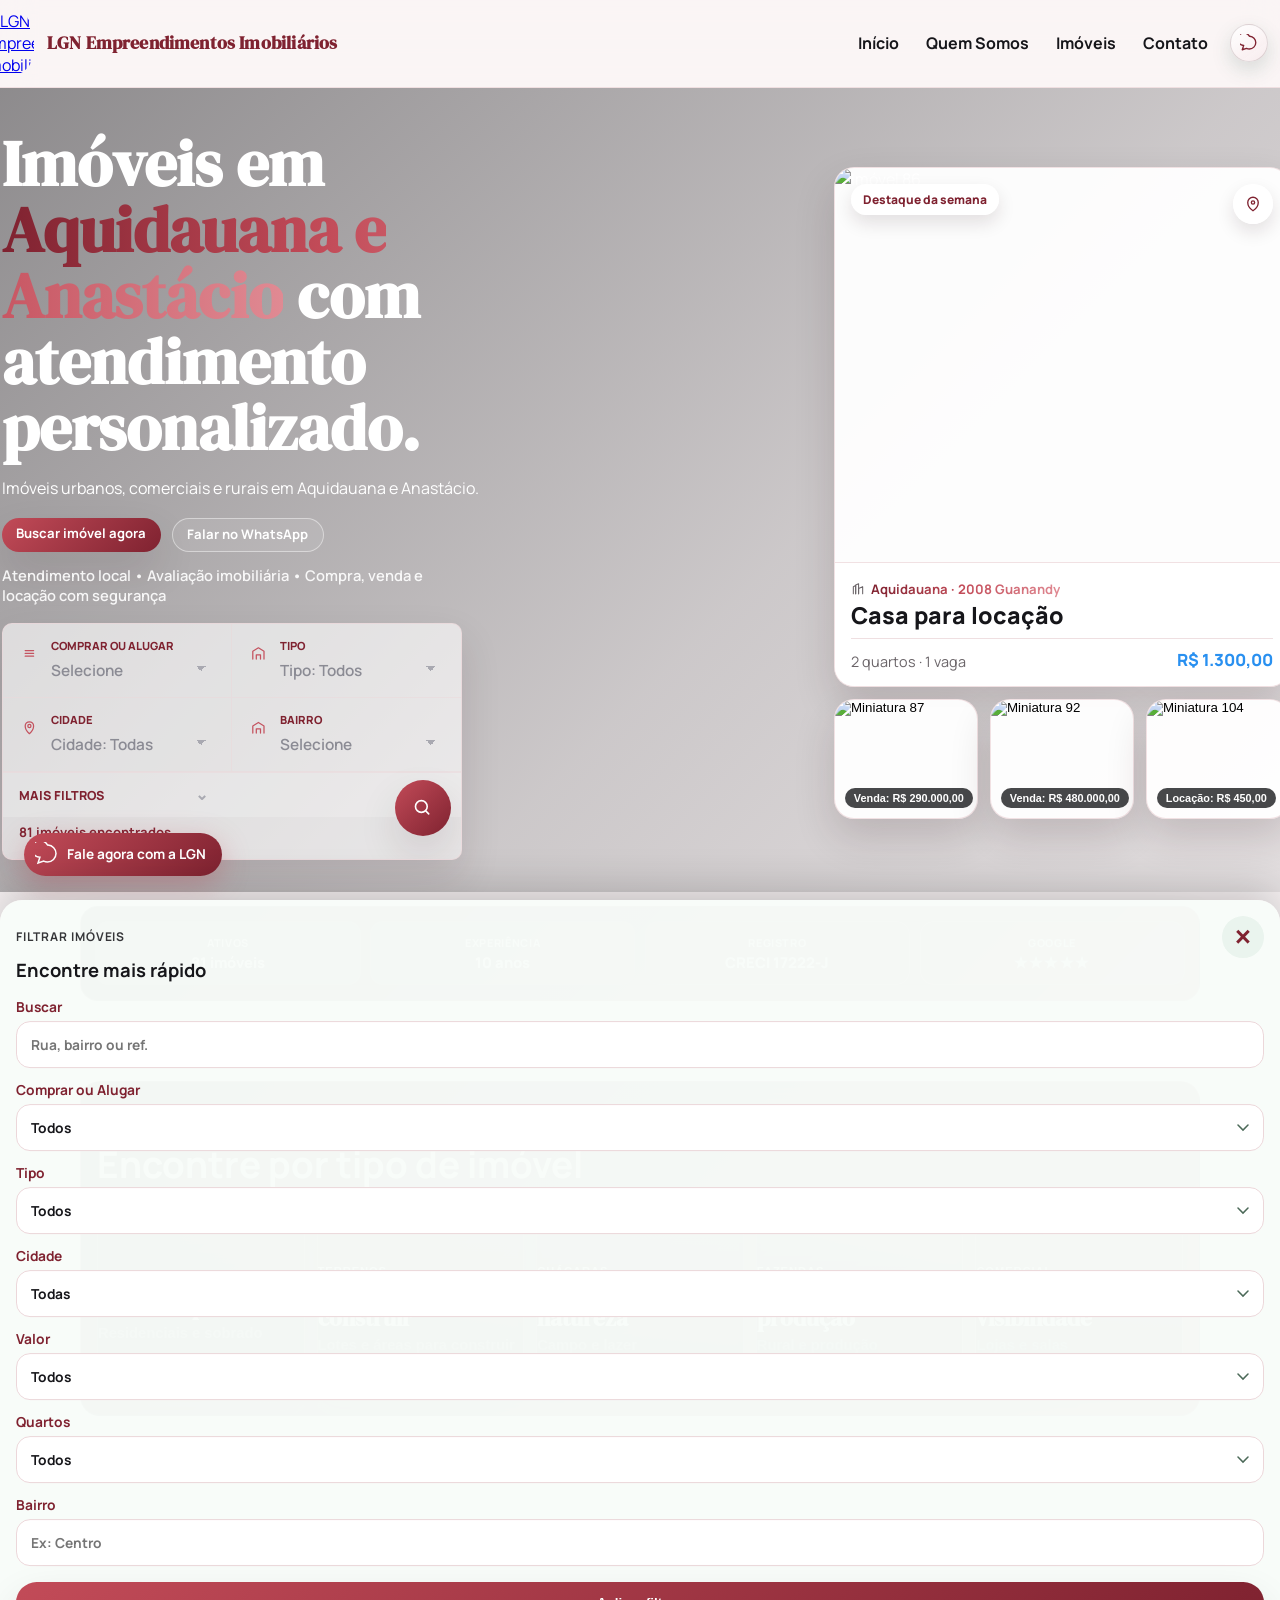
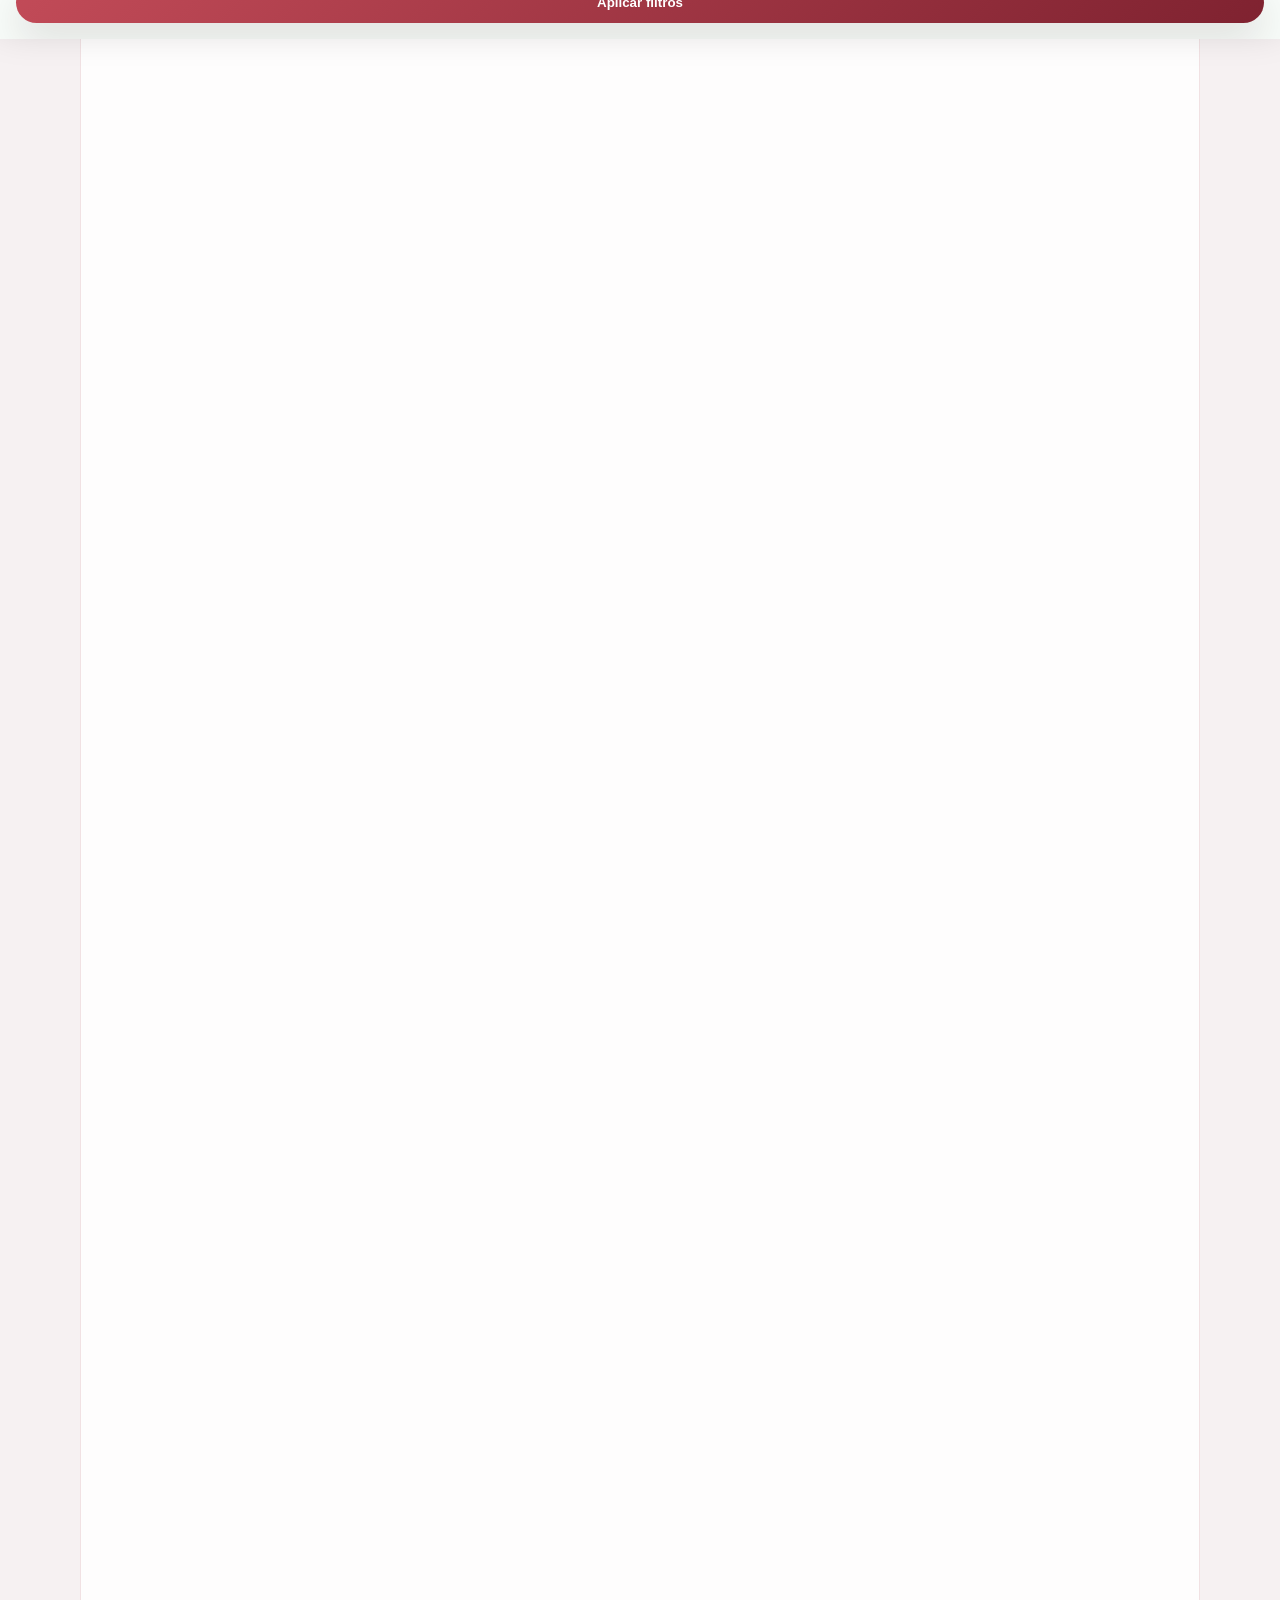
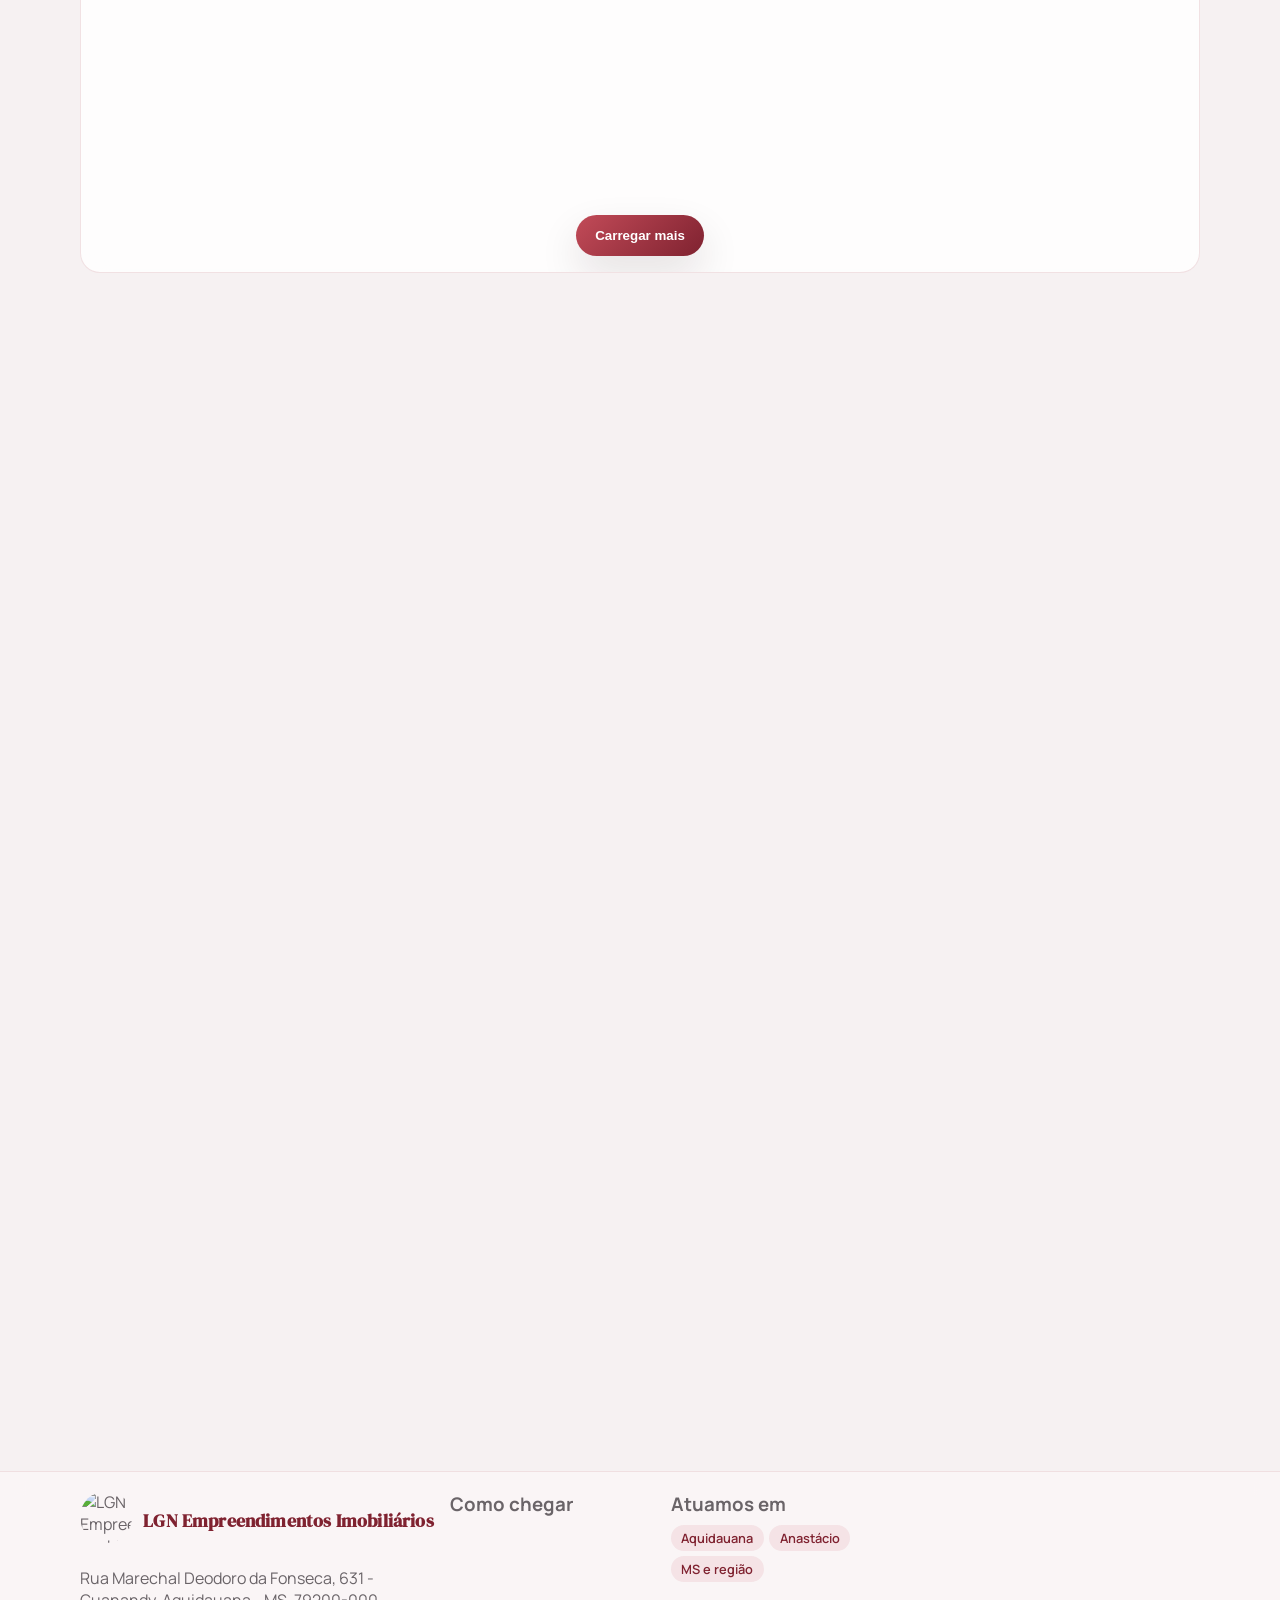
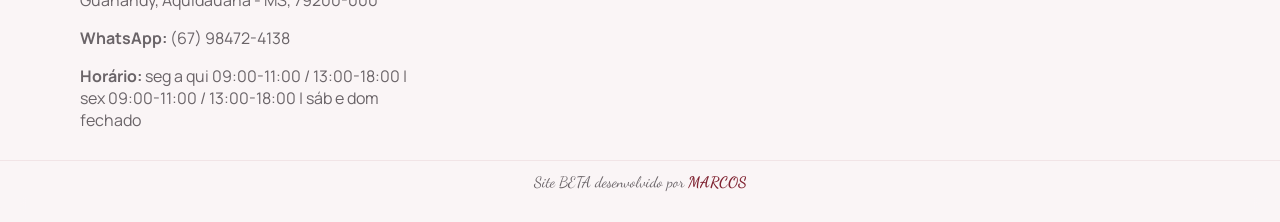
==== commit 2a690bcf: "Add files via upload" ====
--- a/index.html
+++ b/index.html
@@ -357,61 +357,6 @@
         </div>
       </section>
 
-      <section class="section contact reveal reveal-fade" id="contato">
-        <div class="container">
-          <div class="section-title-wrap">
-            <p class="eyebrow">Contato</p>
-            <h2>Vamos encontrar seu próximo imóvel.</h2>
-          </div>
-          <div class="contact-layout">
-            <form class="contact-form form-with-bg" id="contact-form" style="background-image: url('https://lh3.googleusercontent.com/gps-cs-s/AHRPTWk9k2EqUdZSDqtBehahZ3jRzej_ufsrultKiyQ28eigbdRpLkYxKgnixbQo0LL4ZKFhaEU5CrkbeaNJ1cCKsDS92xzJVOmj5nlk0mOJxo3hB241BRABd6DLFWC2dK9KJIH6cyI1yOAKtqTU=s680-w680-h510-rw');">
-              <label>Nome <span class="required">*</span><input type="text" name="nome" placeholder="Seu nome" autocomplete="name" required /></label>
-              <label>Telefone / WhatsApp <span class="required">*</span><input type="tel" name="telefone" placeholder="(67) 98472-4138" inputmode="tel" autocomplete="tel" required id="phone-input" /></label>
-              <label>E-mail <span class="opt">(opcional)</span><input type="email" name="email" placeholder="seu@email.com" autocomplete="email" /></label>
-              <label>Interesse <span class="required">*</span>
-                <select name="interesse" id="interesse" required>
-                  <option value="">Selecione</option>
-                  <option value="Comprar">Comprar</option>
-                  <option value="Alugar">Alugar</option>
-                </select>
-              </label>
-              <div class="dynamic-fields" id="dynamic-fields"></div>
-              <label>Mensagem<textarea name="mensagem" rows="3" placeholder="Conte mais sobre o que procura (opcional)"></textarea></label>
-              <button type="submit" class="btn btn-primary" id="form-submit">Encontrar meu imóvel</button>
-              <p class="form-feedback" id="form-feedback"></p>
-            </form>
-            <aside class="contact-proof">
-              <div class="proof-card">
-                <div class="proof-stars">★★★★★</div>
-                <div class="proof-google">
-                  <span class="google-logo" aria-hidden="true">
-                    <svg viewBox="0 0 24 24" width="18" height="18">
-                      <path fill="#4285F4" d="M21.35 11.1h-8.57v2.9h4.92c-.21 1.25-1.43 3.66-4.92 3.66-2.96 0-5.37-2.45-5.37-5.46s2.41-5.46 5.37-5.46c1.69 0 2.82.72 3.47 1.34l2.36-2.28C17.17 4.1 15.15 3 12.78 3 7.88 3 4 6.88 4 11.78s3.88 8.78 8.78 8.78c5.11 0 8.49-3.59 8.49-8.65 0-.58-.06-1.01-.12-1.41z"/>
-                      <path fill="#34A853" d="M4.8 7.84l2.73 2.01C8.26 8.09 10.3 6.5 12.78 6.5c1.69 0 2.82.72 3.47 1.34l2.36-2.28C17.17 4.1 15.15 3 12.78 3 9.36 3 6.42 4.93 4.8 7.84z"/>
-                      <path fill="#FBBC05" d="M12.78 20.56c2.26 0 4.16-.74 5.55-2.01l-2.56-2.05c-.71.48-1.67 1.02-2.99 1.02-2.47 0-4.57-1.66-5.32-3.91l-2.7 2.08c1.58 3.06 4.77 4.87 8.02 4.87z"/>
-                      <path fill="#EA4335" d="M21.35 11.1h-.62v-.04h-7.95v2.9h4.92c-.23 1.38-1.19 2.57-2.52 3.29l2.56 2.05C19.2 17.65 20.78 15.07 20.78 11.78c0-.56-.05-.98-.12-1.41z"/>
-                    </svg>
-                  </span>
-                  <span class="proof-rating">4.7/5 no Google</span>
-                </div>
-              </div>
-              <div class="proof-card">
-                <strong class="counter-anim" data-live-property-count data-live-property-count-format="compact">+12</strong>
-                <span>Imóveis ativos</span>
-              </div>
-              <div class="proof-card">
-                <strong class="counter-anim" data-count="1" data-suffix=" atendimento">1 atendimento</strong>
-                <span>Atendimento local</span>
-              </div>
-              <div class="proof-card">
-                <strong>09:00</strong>
-                <span>Horário comercial</span>
-              </div>
-            </aside>
-          </div>
-        </div>
-      </section>
-
     <a class="whatsapp-float" href="https://wa.me/5567984724138?text=Ol%C3%A1!%20Quero%20agendar%20uma%20visita." target="_blank" rel="noopener" aria-label="WhatsApp">
       <svg viewBox="0 0 24 24" width="24" height="24"><path d="M21 11.5a8.5 8.5 0 0 1-8.5 8.5 8.38 8.38 0 0 1-3.8-.9L3 21l1.9-5.7a8.5 8.5 0 0 1-7.6-11.5A8.5 8.5 0 0 1 12.5 3h.5a8.5 8.5 0 0 1 8 8.5v.5z" fill="none" stroke="currentColor" stroke-width="1.5"/></svg>
       <span class="whatsapp-label">Fale agora com a LGN</span>
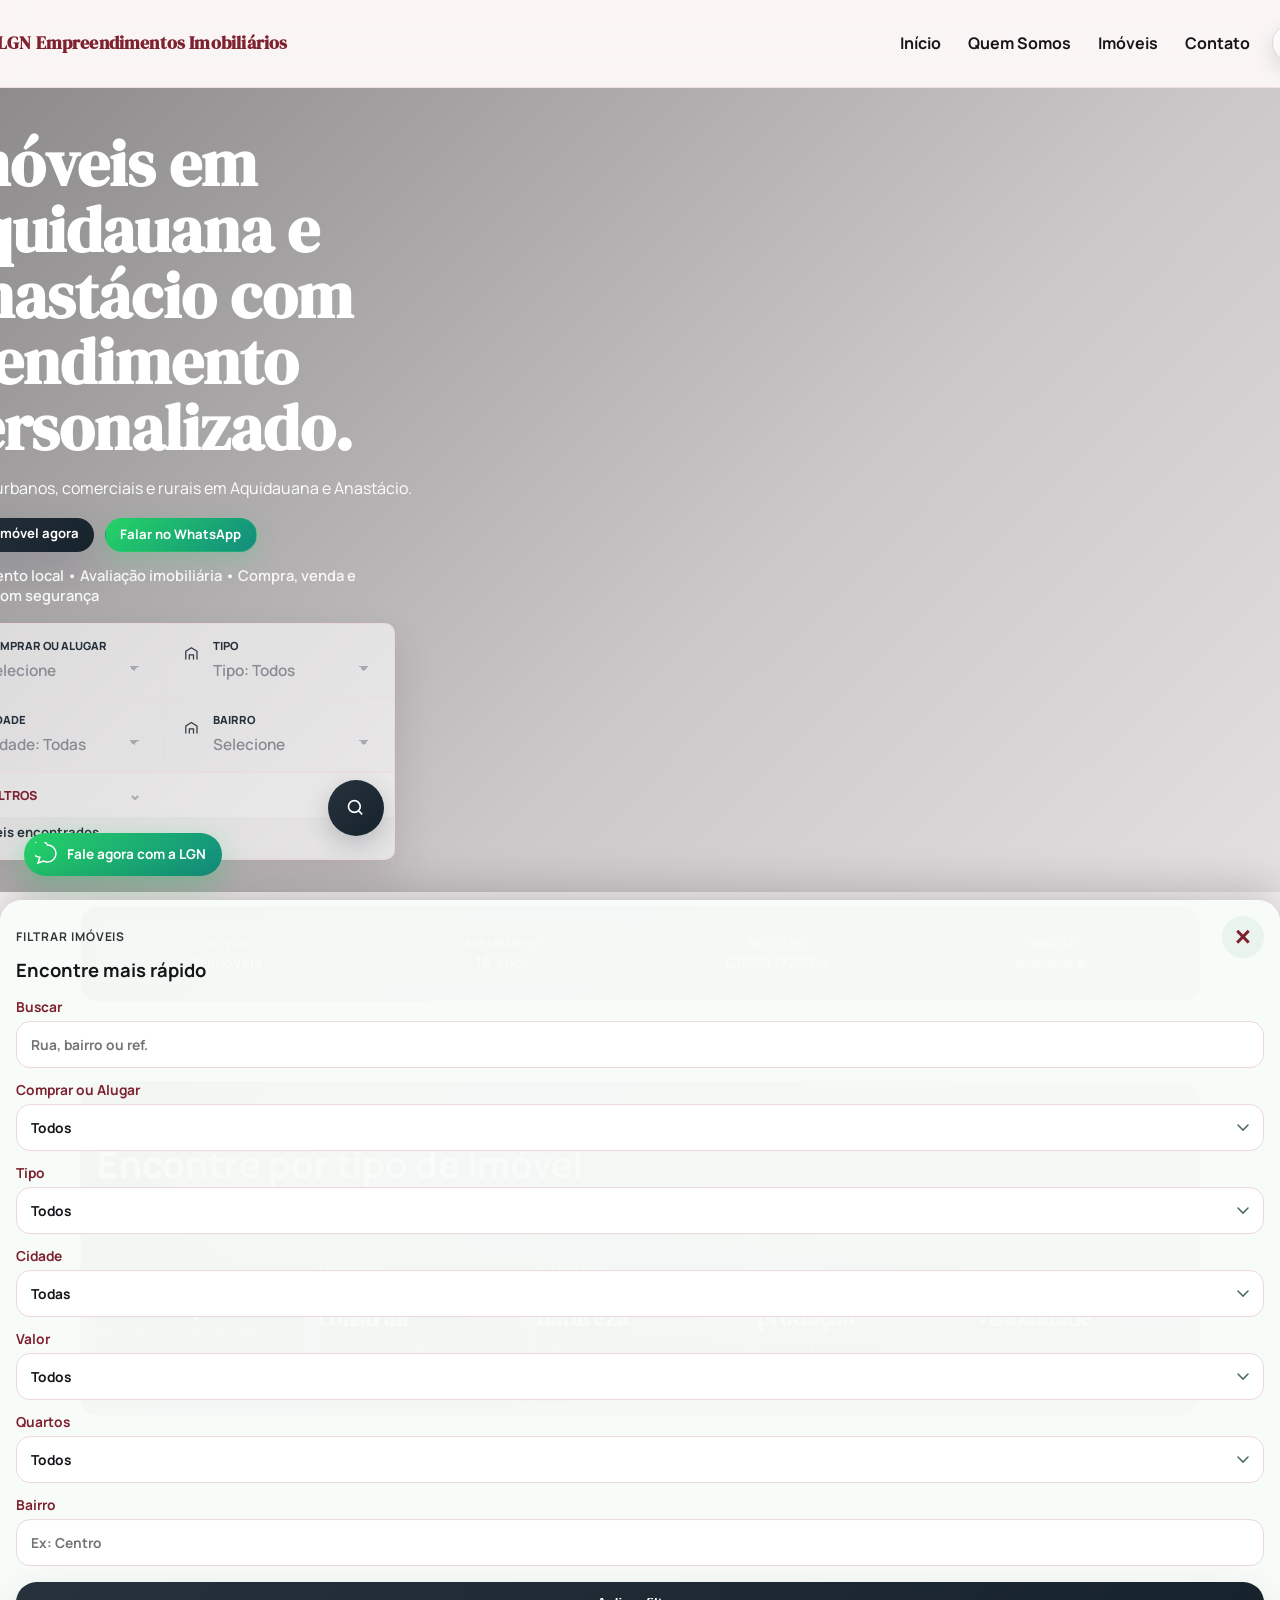
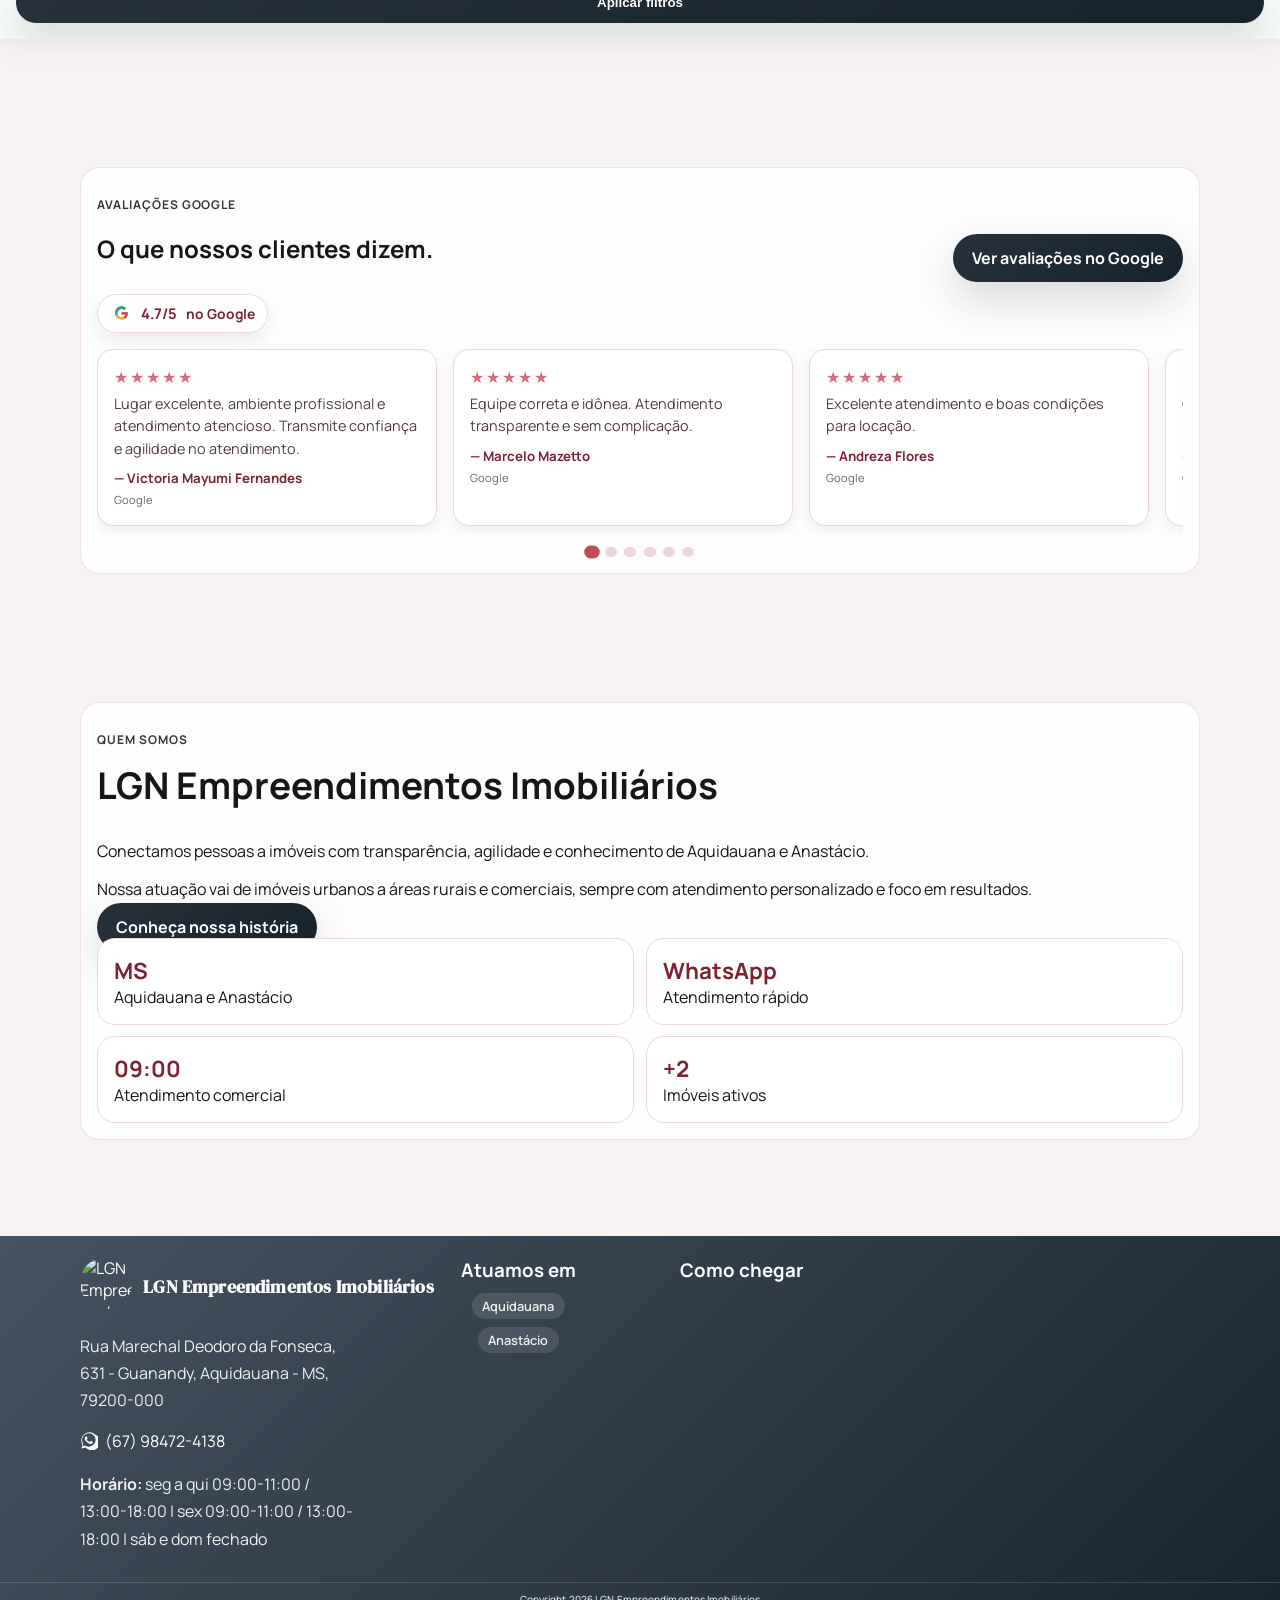
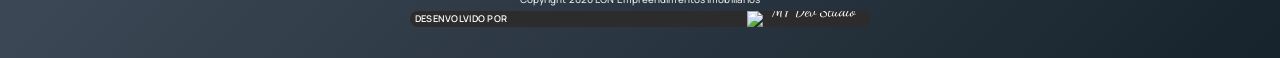
==== commit 91eeab3f: "Add files via upload" ====
--- a/index.html
+++ b/index.html
@@ -104,11 +104,11 @@
       <div class="container hero-content reveal">
         <div class="hero-grid">
           <div class="hero-copy">
-            <h1>Imóveis em <span class="hero-gradient-text">Aquidauana e Anastácio</span> com atendimento personalizado.</h1>
+            <h1>Imóveis em <span>Aquidauana e Anastácio</span> com atendimento personalizado.</h1>
             <p>Imóveis urbanos, comerciais e rurais em Aquidauana e Anastácio.</p>
             <div class="hero-actions">
               <a href="#imoveis" class="btn btn-primary">Buscar imóvel agora</a>
-              <a href="https://wa.me/5567984724138" target="_blank" rel="noopener" class="btn btn-ghost">Falar no WhatsApp</a>
+              <a href="https://wa.me/5567984724138" target="_blank" rel="noopener" class="btn btn-ghost hero-whatsapp-btn">Falar no WhatsApp</a>
             </div>
             <p class="hero-support">Atendimento local • Avaliação imobiliária • Compra, venda e locação com segurança</p>
             <div class="hero-search-card" aria-label="Filtro de imóveis">
@@ -212,7 +212,7 @@
     <section class="trust-strip reveal reveal-fade" id="prova-social">
       <div class="container">
         <div class="trust-strip-inner">
-          <div class="trust-item" data-trust="count"><span>ATIVOS</span><strong>+12 imóveis</strong></div>
+          <div class="trust-item" data-trust="count"><span>ATIVOS</span><strong>+2 imóveis</strong></div>
           <div class="trust-item"><span>EXPERIÊNCIA</span><strong>10 anos</strong></div>
           <div class="trust-item"><span>REGISTRO</span><strong>CRECI 17222-J</strong></div>
           <div class="trust-item"><span>GOOGLE</span><strong class="trust-stars" aria-label="5 estrelas">★★★★★</strong></div>
@@ -340,7 +340,7 @@
             <p class="eyebrow">Quem Somos</p>
             <h2>LGN Empreendimentos Imobiliários</h2>
             <p>
-              Conectamos pessoas a imóveis com transparência, agilidade e conhecimento da região de Aquidauana.
+              Conectamos pessoas a imóveis com transparência, agilidade e conhecimento de Aquidauana e Anastácio.
             </p>
             <p>
               Nossa atuação vai de imóveis urbanos a áreas rurais e comerciais, sempre com atendimento personalizado e
@@ -349,10 +349,10 @@
             <a class="btn btn-primary" href="about.html">Conheça nossa história</a>
           </div>
           <div class="badge-grid reveal reveal-zoom">
-            <article><strong>MS</strong><span>Aquidauana e região</span></article>
+            <article><strong>MS</strong><span>Aquidauana e Anastácio</span></article>
             <article><strong>WhatsApp</strong><span>Atendimento rápido</span></article>
             <article><strong>09:00</strong><span>Atendimento comercial</span></article>
-            <article><strong data-live-property-count>+80</strong><span>Imóveis ativos</span></article>
+            <article><strong data-live-property-count>+2</strong><span>Imóveis ativos</span></article>
           </div>
         </div>
       </section>
@@ -384,10 +384,10 @@
     </section>
 
     <div id="site-footer"></div>
-    <script src="components.js" defer></script>
-    <script src="imoveis-data.js" defer></script>
-    <script src="imoveis-enrichment.js" defer></script>
-    <script src="script.js" defer></script>
+    <script src="components.js?v=20260715" defer></script>
+    <script src="imoveis-data.js?v=20260715" defer></script>
+    <script src="imoveis-enrichment.js?v=20260715" defer></script>
+    <script src="script.js?v=20260715" defer></script>
     <script>
     (function(){
       const el = document.getElementById("word-rotator");
--- a/styles.css
+++ b/styles.css
@@ -61,6 +61,8 @@
 }
 .icon-btn:hover { transform: translateY(-3px) scale(1.04); box-shadow: 0 12px 28px rgba(15,70,44,.22); }
 .icon-btn svg { width: 18px; height: 18px; fill: none; stroke: currentColor; stroke-width: 1.8; stroke-linecap: round; stroke-linejoin: round; }
+.icon-btn.whatsapp { color: #25d366; }
+.icon-btn.whatsapp:hover { color: #1f9f55; }
 
 .hero { position: relative; min-height: 82svh; display: grid; align-items: center; overflow: hidden; background: transparent; }
 .hero-media {
@@ -103,6 +105,16 @@
 .eyebrow { text-transform: uppercase; letter-spacing: .08em; font-size: .75rem; font-weight: 700; opacity: .86; }
 .hero-actions { display: flex; flex-wrap: wrap; gap: .7rem; margin-top: 1.2rem; }
 .hero-actions .btn { padding: .55rem .9rem; font-size: .82rem; line-height: 1.1; white-space: nowrap; }
+.hero-whatsapp-btn {
+  background: linear-gradient(135deg, #25d366 0%, #128c7e 100%);
+  color: #fff;
+  border-color: rgba(37,211,102,.22);
+  box-shadow: 0 8px 24px rgba(37,211,102,.22);
+}
+.hero-whatsapp-btn:hover {
+  color: #fff;
+  box-shadow: 0 12px 30px rgba(37,211,102,.3);
+}
 .hero-support {
   margin: .8rem 0 0;
   color: rgba(255,255,255,.9);
@@ -131,7 +143,7 @@
   font-size: .7rem;
   font-weight: 800;
   text-transform: uppercase;
-  color: var(--primary-deep);
+  color: #26313B;
   background: rgba(255,255,255,.12);
 }
 .hero-field:nth-child(2n) { border-right: 0; }
@@ -145,7 +157,7 @@
   display: inline-flex;
   align-items: center;
   justify-content: center;
-  color: var(--primary);
+  color: #26313B;
   opacity: .95;
 }
 .field-icon svg {
@@ -216,6 +228,14 @@
   margin: 0;
   z-index: 2;
 }
+.hero-search-submit.btn-primary {
+  background: linear-gradient(135deg, #26313B 0%, #17232C 100%);
+  color: #fff;
+  box-shadow: 0 8px 24px rgba(38,49,59,.24);
+}
+.hero-search-submit.btn-primary:hover {
+  box-shadow: 0 12px 30px rgba(38,49,59,.3);
+}
 .hero-search-btn-icon {
   min-width: 0;
   width: 56px;
@@ -239,7 +259,7 @@
   padding: .35rem 1rem .15rem;
   font-size: .82rem;
   font-weight: 700;
-  color: var(--primary-deep);
+  color: #26313B;
 }
 .hero-showcase {
   display: grid;
@@ -257,8 +277,17 @@
   border: 1px solid rgba(236,215,218,.75);
   box-shadow: 0 18px 40px rgba(42,18,22,.16);
 }
+.hero-showcase-icon { color: #475261; }
+.hero-showcase-action .hero-showcase-map-link {
+  color: #26313B !important;
+}
+.hero-showcase-action .hero-showcase-map-link svg,
+.hero-showcase-action .hero-showcase-map-link svg * {
+  stroke: #26313B !important;
+  fill: none !important;
+}
 .hero-showcase-card {
-  min-height: 520px;
+  min-height: 510px;
 }
 .hero-showcase-card .showcase-image {
   position: absolute;
@@ -276,18 +305,28 @@
   top: 16px;
   left: 16px;
   background: rgba(255,255,255,.95);
-  color: var(--primary-deep);
+  color: #26313B;
   border-radius: 999px;
   padding: .42rem .75rem;
   font-size: .75rem;
   font-weight: 800;
-  box-shadow: 0 8px 18px rgba(42,18,22,.12);
+  box-shadow: 0 8px 18px rgba(42,18,22,.12), 0 0 0 0 rgba(38,49,59,.28);
+  animation: badgeGlow 2.4s ease-in-out infinite;
 }
 .hero-showcase-action {
   top: 16px;
   right: 16px;
   display: flex;
   gap: .45rem;
+}
+
+@keyframes badgeGlow {
+  0%, 100% {
+    box-shadow: 0 8px 18px rgba(42,18,22,.12), 0 0 0 0 rgba(38,49,59,.0);
+  }
+  50% {
+    box-shadow: 0 10px 22px rgba(42,18,22,.16), 0 0 0 10px rgba(38,49,59,.12);
+  }
 }
 .hero-showcase-icon {
   width: 40px;
@@ -335,13 +374,15 @@
   margin-bottom: .25rem;
 }
 .hero-showcase-city > span:last-child {
-  background: linear-gradient(90deg, #7f2230 0%, #c24b58 48%, #e08a93 100%);
-  -webkit-background-clip: text;
-  background-clip: text;
-  color: transparent;
+  color: rgba(80, 87, 97, .98) !important;
+  background: none !important;
+  -webkit-background-clip: initial !important;
+  background-clip: initial !important;
+  -webkit-text-fill-color: rgba(80, 87, 97, .98) !important;
 }
 .hero-showcase-city-icon { width: 14px; height: 14px; display: inline-flex; }
 .hero-showcase-city-icon svg { width: 14px; height: 14px; }
+.hero-showcase-city-icon circle { fill: #475261; }
 .hero-showcase-title {
   margin: 0;
   font-size: clamp(1.1rem, 2vw, 1.45rem);
@@ -363,7 +404,7 @@
 .hero-showcase-price {
   font-size: 1.05rem;
   font-weight: 800;
-  color: #2990f0;
+  color: #26313B;
   white-space: nowrap;
 }
 .hero-showcase-strip {
@@ -394,8 +435,8 @@
   background: rgba(14,15,18,.76);
   color: #fff;
   border-radius: 999px;
-  padding: .25rem .55rem;
-  font-size: .68rem;
+  padding: .2rem .45rem;
+  font-size: .58rem;
   font-weight: 800;
 }
 .hero-more-filters {
@@ -618,8 +659,18 @@
 }
 .btn:hover { transform: translateY(-3px); box-shadow: 0 12px 28px rgba(18,53,36,.18); }
 .btn:active { transform: translateY(-1px); }
-.btn-primary { color: #fff; background: linear-gradient(135deg, var(--primary), var(--primary-deep)); box-shadow: var(--shadow); }
+.btn-primary { color: #fff; background: linear-gradient(135deg, #26313B, #17232C); box-shadow: 0 18px 40px rgba(38,49,59,.18); }
 .btn-ghost { color: #fff; border: 1px solid rgba(255,255,255,.45); background: rgba(255,255,255,.08); }
+.hero-actions .btn.hero-whatsapp-btn.btn-ghost {
+  background: linear-gradient(135deg, #25d366 0%, #128c7e 100%);
+  border-color: rgba(37,211,102,.22);
+  color: #fff;
+  box-shadow: 0 8px 24px rgba(37,211,102,.22);
+}
+.hero-actions .btn.hero-whatsapp-btn.btn-ghost:hover {
+  color: #fff;
+  box-shadow: 0 12px 30px rgba(37,211,102,.3);
+}
 .btn-outline { color: var(--primary-deep); border: 1.5px solid var(--primary-deep); background: transparent; font-size: .82rem; padding: .55rem .9rem; }
 .btn-outline:hover { background: rgba(194,75,88,.08); }
 .card-actions { display: flex; flex-wrap: wrap; gap: .45rem; margin-top: .7rem; }
@@ -854,6 +905,12 @@
 .map-interactive iframe { width: 100%; min-height: 220px; border: 0; display: block; }
 
 .detail-wrap { display: grid; gap: 1rem; box-shadow: var(--shadow); position: relative; }
+.detail-wrap > .gallery-premium,
+.detail-wrap > .detail-content,
+.detail-wrap > .similar-section,
+.detail-wrap > .gallery-modal {
+  grid-column: 1 / -1;
+}
 .detail-badge-destaque {
   position: absolute; top: 12px; left: 12px; z-index: 5;
   background: linear-gradient(135deg, var(--gold), #b44c59); color: #fff;
@@ -863,9 +920,62 @@
 .detail-media { min-height: 280px; border-radius: 16px; overflow: hidden; position: relative; }
 
 .gallery-premium { border-radius: 18px; overflow: hidden; box-shadow: var(--shadow); background: var(--surface); }
+.gallery-hero {
+  display: grid;
+  gap: 10px;
+}
 .gallery-main { position: relative; overflow: hidden; background: #f6eef0; cursor: zoom-in; }
 .gallery-main-img { width: 100%; display: block; height: auto; min-height: 280px; object-fit: cover; transition: transform .35s ease; }
 .gallery-main:hover .gallery-main-img { transform: scale(1.02); }
+.gallery-side {
+  display: grid;
+  gap: 10px;
+  grid-template-columns: repeat(2, minmax(0, 1fr));
+}
+.gallery-side-thumb {
+  position: relative;
+  overflow: hidden;
+  border: 0;
+  border-radius: 16px;
+  padding: 0;
+  background: #f6eef0;
+  cursor: pointer;
+  min-height: 140px;
+}
+.gallery-side-thumb img {
+  width: 100%;
+  height: 100%;
+  object-fit: cover;
+  display: block;
+}
+.gallery-side-overlay {
+  position: absolute;
+  inset: auto 10px 10px auto;
+  background: rgba(14,15,18,.72);
+  color: #fff;
+  border-radius: 999px;
+  padding: .3rem .55rem;
+  font-size: .72rem;
+  font-weight: 800;
+}
+.gallery-dots {
+  display: none;
+  justify-content: center;
+  gap: .35rem;
+  padding: .55rem 0 .15rem;
+}
+.gallery-dot {
+  width: 7px;
+  height: 7px;
+  border: 0;
+  border-radius: 999px;
+  background: rgba(17, 23, 29, .22);
+  padding: 0;
+}
+.gallery-dot.active {
+  background: #26313B;
+  transform: scale(1.18);
+}
 .gallery-open-btn {
   position: absolute; top: 12px; right: 12px; z-index: 4;
   border: 0; border-radius: 999px; padding: .45rem .8rem;
@@ -956,18 +1066,164 @@
 .slide-btn.next { right: 10px; }
 .hidden { display: none; }
 .detail-content h1 { font-family: "DM Serif Display", serif; margin: .2rem 0 .45rem; font-size: clamp(1.7rem, 4vw, 2.8rem); }
-.detail-city { color: var(--muted); margin-top: 0; }
+.detail-topline {
+  margin: 0;
+  font-size: .78rem;
+  font-weight: 800;
+  letter-spacing: .06em;
+  text-transform: uppercase;
+  color: #26313B;
+}
+.detail-share-inline {
+  display: inline-flex;
+  align-items: center;
+  justify-content: center;
+  width: 14px;
+  height: 14px;
+  margin: 0 .15rem;
+  vertical-align: -2px;
+  color: inherit;
+  text-decoration: none;
+}
+.detail-share-inline svg {
+  width: 14px;
+  height: 14px;
+  fill: none;
+  stroke: currentColor;
+  stroke-width: 1.8;
+  stroke-linecap: round;
+  stroke-linejoin: round;
+}
+.detail-share-inline svg circle { fill: currentColor; stroke: none; }
+.detail-location-row {
+  display: flex;
+  flex-wrap: wrap;
+  gap: .5rem;
+  margin: .25rem 0 .6rem;
+}
+.detail-location-chip {
+  display: inline-flex;
+  align-items: center;
+  gap: .35rem;
+  padding: .42rem .65rem;
+  border-radius: 999px;
+  border: 1px solid rgba(38,49,59,.16);
+  color: #26313B;
+  background: rgba(38,49,59,.04);
+  font-size: .86rem;
+  font-weight: 700;
+}
+.detail-location-icon {
+  width: 14px;
+  height: 14px;
+  display: inline-flex;
+  align-items: center;
+  justify-content: center;
+  color: #26313B;
+}
+.detail-location-icon svg {
+  width: 14px;
+  height: 14px;
+  fill: none;
+  stroke: currentColor;
+  stroke-width: 1.8;
+  stroke-linecap: round;
+  stroke-linejoin: round;
+}
+.detail-location-icon circle { fill: currentColor; }
+.detail-price-mobile {
+  color: #26313B;
+  font-size: 1.9rem;
+  line-height: 1.05;
+  font-weight: 900;
+  letter-spacing: -0.03em;
+  margin: .1rem 0 .75rem;
+}
+.detail-mobile-cta { display: none; }
+.detail-whatsapp-btn {
+  display: inline-flex;
+  align-items: center;
+  gap: .5rem;
+  background: linear-gradient(135deg, #25d366 0%, #128c7e 100%);
+  color: #fff;
+  border: 0;
+  box-shadow: 0 8px 24px rgba(37,211,102,.24);
+}
+.detail-whatsapp-btn svg {
+  width: 18px;
+  height: 18px;
+  fill: currentColor;
+}
+.detail-whatsapp-btn span { white-space: nowrap; }
 .detail-grid { display: grid; grid-template-columns: 1fr 1fr; gap: .7rem; margin: 1rem 0; }
-.detail-grid div { border: 1px solid var(--line); border-radius: 14px; padding: .8rem; background: #fbf7f8; }
+.detail-grid div { border: 1px solid var(--line); border-radius: 14px; padding: .65rem .7rem; background: #fbf7f8; }
 .detail-grid span { display: block; font-size: .77rem; color: var(--muted); }
 .detail-grid-premium { grid-template-columns: repeat(2, minmax(0, 1fr)); }
-.detail-card { display: grid; gap: .12rem; align-content: start; }
-.detail-card strong { font-size: 1rem; color: var(--text); }
-.detail-card-feature { place-items: start; }
-.detail-card-icon { width: 30px; height: 30px; display: inline-flex; align-items: center; justify-content: center; color: var(--primary-deep); margin-bottom: .15rem; }
-.detail-card-icon svg { width: 22px; height: 22px; fill: none; stroke: currentColor; stroke-width: 1.8; stroke-linecap: round; stroke-linejoin: round; }
+.detail-card { display: grid; gap: .08rem; align-content: start; }
+.detail-card strong { font-size: .92rem; color: var(--text); line-height: 1.05; }
+.detail-card-feature {
+  display: flex;
+  align-items: center;
+  gap: .45rem;
+  place-items: start;
+}
+.detail-card-meta {
+  display: grid;
+  gap: .03rem;
+}
+.detail-card-label {
+  font-size: .45rem;
+  line-height: 1;
+  color: var(--muted);
+  font-weight: 700;
+  text-transform: uppercase;
+  letter-spacing: .03em;
+}
+.detail-card-icon { width: 24px; height: 24px; display: inline-flex; align-items: center; justify-content: center; color: var(--primary-deep); margin-bottom: .08rem; }
+.detail-card-icon svg { width: 17px; height: 17px; fill: none; stroke: currentColor; stroke-width: 1.8; stroke-linecap: round; stroke-linejoin: round; }
 .detail-actions { display: flex; flex-wrap: wrap; gap: .6rem; }
 .descricao-imovel { margin: .8rem 0 0; color: #5a4348; line-height: 1.6; }
+.detail-map-box {
+  margin-top: .9rem;
+  padding: .9rem;
+  border: 1px solid rgba(236,215,218,.95);
+  border-radius: 18px;
+  background: rgba(255,255,255,.92);
+}
+.detail-map-address {
+  margin: 0;
+  display: inline-flex;
+  align-items: center;
+  gap: .35rem;
+  color: #26313B;
+  font-size: .78rem;
+  font-weight: 700;
+}
+.detail-map-address-icon {
+  width: 14px;
+  height: 14px;
+  display: inline-flex;
+  align-items: center;
+  justify-content: center;
+  color: #26313B;
+}
+.detail-map-address-icon svg {
+  width: 14px;
+  height: 14px;
+  fill: none;
+  stroke: currentColor;
+  stroke-width: 1.8;
+  stroke-linecap: round;
+  stroke-linejoin: round;
+}
+.detail-map-address-icon circle { fill: currentColor; }
+.detail-map-box iframe {
+  width: 100%;
+  min-height: 300px;
+  border: 0;
+  border-radius: 14px;
+  display: block;
+}
 .share-row { margin-top: .9rem; display: flex; gap: .5rem; align-items: center; }
 .similar-section {
   margin-top: 1.5rem;
@@ -978,7 +1234,7 @@
 }
 .similar-section .section-title-wrap .eyebrow,
 .similar-section .section-title-wrap h2 {
-  color: #fff;
+  color: #26313B;
   opacity: 1;
 }
 .similar-cards { grid-template-columns: 1fr; }
@@ -1044,39 +1300,155 @@
   display: flex; align-items: center; gap: .5rem;
   padding: .6rem 1rem .6rem .7rem;
   border-radius: 999px;
-  background: linear-gradient(135deg, var(--primary), var(--primary-deep));
-  color: #fff;
-  box-shadow: 0 8px 28px rgba(194,75,88,.35);
+  background: linear-gradient(135deg, #25d366 0%, #128c7e 100%);
+  color: #fff;
+  box-shadow: 0 8px 28px rgba(37,211,102,.35);
   text-decoration: none;
   transition: transform .3s cubic-bezier(.34,1.56,.64,1), box-shadow .3s ease;
 }
-.whatsapp-float:hover { transform: scale(1.06); box-shadow: 0 12px 40px rgba(194,75,88,.45); }
+.whatsapp-float:hover { transform: scale(1.06); box-shadow: 0 12px 40px rgba(37,211,102,.45); }
 .whatsapp-label { font-size: .85rem; font-weight: 700; white-space: nowrap; }
 
 .footer {
   margin-top: 2rem;
   padding: 1.2rem 0 1.9rem;
-  color: var(--muted);
-  background: rgba(252,246,247,.76);
+  color: #fff;
+  background: linear-gradient(135deg, #475261 0%, #17232C 100%);
   backdrop-filter: blur(12px);
-  border-top: 1px solid rgba(236,215,218,.75);
+  border-top: 1px solid rgba(255,255,255,.08);
 }
 .footer-grid { display: grid; gap: 1rem; text-align: left; }
 .footer-brand { max-width: 52px; border-radius: 999px; object-fit: cover; aspect-ratio: 1; margin-bottom: .5rem; }
+.footer .brand-wordmark { color: #fff; }
 .footer-signature {
   text-align: center; margin-top: .8rem; padding-top: .8rem;
-  border-top: 1px solid rgba(236,215,218,.6);
+  border-top: 1px solid rgba(255,255,255,.14);
   font-family: "Dancing Script", cursive;
-  font-size: .95rem; color: var(--muted);
-}
-.footer-signature strong { color: var(--primary-deep); font-weight: 700; }
+  font-size: .95rem; color: rgba(255,255,255,.92);
+  line-height: 1;
+}
+.footer-signature strong { color: #fff; font-weight: 700; }
 
 .footer h3 { margin: 0 0 .5rem; }
+.footer-contact-line {
+  display: inline-flex;
+  align-items: center;
+  gap: .45rem;
+}
+.footer-contact-line,
+.footer-contact-line:hover {
+  color: #fff;
+  text-decoration: none;
+}
+.footer-whatsapp-icon {
+  width: 18px;
+  height: 18px;
+  display: inline-flex;
+  align-items: center;
+  justify-content: center;
+}
+.footer-whatsapp-icon svg {
+  width: 18px;
+  height: 18px;
+  fill: currentColor;
+}
+.footer h3,
+.footer p,
+.footer li,
+.footer strong,
+.footer a {
+  color: #fff;
+}
+.footer p,
+.footer li {
+  opacity: .92;
+}
+.footer a {
+  text-decoration: none;
+}
+.footer a:hover {
+  color: rgba(255,255,255,.85);
+}
+.footer section { min-width: 0; }
+.footer section:first-child { padding-right: .75rem; }
+.footer section:nth-child(2) { text-align: center; }
+.footer section:nth-child(2) h3 { margin-bottom: .65rem; }
+.footer section:nth-child(3) { padding-left: .75rem; }
+.footer-grid p { line-height: 1.7; }
 .map-frame { width: 100%; min-height: 150px; border: 0; border-radius: 14px; }
-.city-list { list-style: none; padding: 0; margin: 0; display: flex; flex-wrap: wrap; gap: .35rem; }
+.city-list { list-style: none; padding: 0; margin: 0; display: inline-flex; flex-wrap: wrap; justify-content: center; gap: .5rem; }
 .city-list li {
-  background: rgba(194,75,88,.1); color: var(--primary-deep);
+  background: rgba(255,255,255,.12); color: #fff;
   padding: .25rem .65rem; border-radius: 999px; font-size: .8rem; font-weight: 600;
+}
+.footer-signature {
+  display: grid;
+  gap: .35rem;
+  justify-items: center;
+  text-align: center;
+}
+.footer-copyright {
+  font-family: "Manrope", sans-serif;
+  font-size: .62rem;
+  font-weight: 500;
+  letter-spacing: .01em;
+  color: rgba(255,255,255,.88);
+  line-height: 1;
+}
+.footer-dev-pill {
+  width: min(100%, 460px);
+  min-height: 0;
+  padding: .01rem .3rem;
+  border-radius: 999px;
+  background: #2c2c2c;
+  display: flex;
+  align-items: center;
+  justify-content: space-between;
+  gap: .25rem;
+  line-height: 1;
+  overflow: hidden;
+  text-decoration: none;
+}
+.footer-dev-pill-label {
+  font-family: "Manrope", sans-serif;
+  color: #fff;
+  font-size: .58rem;
+  font-weight: 600;
+  letter-spacing: .03em;
+  text-transform: uppercase;
+  white-space: nowrap;
+  line-height: 1;
+  margin-right: .35rem;
+}
+.footer-dev-pill img {
+  display: block;
+  width: min(100%, 118px);
+  max-width: 118px;
+  height: auto;
+  line-height: 0;
+  margin-left: .2rem;
+}
+.footer-dev-pill:hover { color: inherit; }
+
+@media (min-width: 980px) {
+  .footer-grid {
+    grid-template-columns: .85fr .75fr 2.8fr;
+    column-gap: 3rem;
+    row-gap: 1.5rem;
+    align-items: start;
+  }
+  .footer section:first-child { padding-right: 1rem; }
+  .footer section:nth-child(2) { padding-inline: 1rem; }
+  .footer section:nth-child(3) { padding-left: 1rem; }
+  .footer section:nth-child(3) {
+    justify-self: stretch;
+    width: 100%;
+  }
+  .map-frame {
+    width: 100%;
+    min-height: 260px;
+    aspect-ratio: 21 / 4.4;
+  }
 }
 
 .reveal { opacity: 0; transition: opacity .7s cubic-bezier(.25,.46,.45,.94), transform .7s cubic-bezier(.25,.46,.45,.94); }
@@ -1210,6 +1582,23 @@
   .mvv-card-wide { grid-column: 1 / -1; }
 }
 
+@media (min-width: 920px) {
+  .gallery-hero {
+    grid-template-columns: 1.55fr 1fr;
+    align-items: stretch;
+  }
+  .gallery-main {
+    min-height: 620px;
+  }
+  .gallery-side {
+    grid-template-columns: repeat(2, minmax(0, 1fr));
+    grid-auto-rows: minmax(0, 1fr);
+  }
+  .gallery-side-thumb {
+    min-height: 300px;
+  }
+}
+
 @media (min-width: 900px) {
   .about-split { grid-template-columns: 1.1fr .9fr; gap: 1.2rem; }
   .about-hero-card .institutional-img { height: 100%; min-height: 320px; }
@@ -1219,19 +1608,28 @@
 }
 
 @media (min-width: 1024px) {
-  .topbar-wrap { transform: translateX(-100px); }
-  .main-nav { transform: translateX(168px); }
+  #detalhe {
+    width: min(1600px, 98%);
+    padding: .75rem;
+  }
+  .detail-wrap { gap: 1.25rem; }
+  .detail-content { width: 100%; }
+  .gallery-premium { padding: 0; width: 100%; }
+  .gallery-thumbs { padding: 10px; }
+  .topbar-wrap { transform: translateX(-150px); }
+  .main-nav { transform: translateX(260px); }
   .main-nav a { transform: none; }
-  .social-mini { margin-left: 0; transform: translateX(168px); }
-  .hero-grid { grid-template-columns: minmax(0, 1.32fr) minmax(620px, .68fr); gap: 10rem; align-items: start; }
-  .hero-copy { max-width: 780px; margin-left: 0; transform: translateX(-78px); }
+  .social-mini { margin-left: 0; transform: translateX(260px); }
+  .hero-grid { grid-template-columns: minmax(0, .64fr) minmax(0, 1.36fr); gap: 1.5rem; align-items: start; }
+  .hero-copy { max-width: 860px; margin-left: 0; transform: translateX(-145px); }
   .hero-copy > .hero-search-card,
   .hero-copy > .hero-search-preview,
   .hero-copy > .active-filter-chips {
     transform: none;
   }
-  .hero-search-card { width: min(100%, 760px); margin-left: 0; }
-  .hero-showcase { width: min(100%, 800px); margin-right: 0; transform: translateX(90px); }
+  .hero-search-card { width: min(100%, 840px); margin-left: 0; }
+  .hero-showcase { width: calc(100% + 260px); max-width: none; margin-right: 0; transform: translateX(-320px); }
+  .hero-showcase-card { min-height: 640px; }
 }
 
 @keyframes destaquePulse {
@@ -1240,6 +1638,97 @@
 }
 
 @media (max-width: 900px) {
+  #detalhe {
+    width: 100%;
+    padding: 0;
+  }
+  .gallery-hero {
+    grid-template-columns: 1fr;
+  }
+  .gallery-premium {
+    position: relative;
+    left: 50%;
+    right: 50%;
+    transform: translateX(-50%);
+    width: 100vw;
+    margin: 0;
+    border-radius: 0;
+    box-shadow: none;
+  }
+  .gallery-side,
+  .gallery-thumbs,
+  .slide-btn {
+    display: none !important;
+  }
+  .gallery-dots {
+    display: flex;
+  }
+  .gallery-main,
+  .gallery-main-img {
+    width: 100%;
+    min-height: 340px;
+  }
+  .gallery-main {
+    border-radius: 0;
+  }
+  .gallery-main-img {
+    min-height: 340px;
+    object-fit: cover;
+  }
+  .detail-topline { font-size: .74rem; color: rgba(78, 85, 94, .92); }
+  .detail-content h1 { font-size: clamp(1.6rem, 7vw, 2.1rem); margin-bottom: .3rem; }
+  .detail-location-row { margin-bottom: .7rem; }
+  .detail-location-chip { font-size: .8rem; padding: .38rem .6rem; color: rgba(78, 85, 94, .92); background: rgba(78,85,94,.05); }
+  .detail-location-icon { color: rgba(78, 85, 94, .92); }
+  .detail-price-mobile { display: block; }
+  .detail-mobile-cta { display: block; margin: .15rem 0 .9rem; }
+  .detail-whatsapp-btn { width: 100%; justify-content: center; padding: .8rem 1rem; }
+  .detail-whatsapp-btn svg { width: 19px; height: 19px; }
+  .detail-actions { display: none; }
+  .gallery-counter {
+    bottom: 14px;
+    left: auto;
+    right: 14px;
+  }
+  .gallery-open-btn {
+    top: 14px;
+    right: 14px;
+  }
+  .detail-wrap {
+    width: 100%;
+    padding-left: 0;
+    padding-right: 0;
+  }
+  .detail-content {
+    padding: 0 1rem 1rem;
+  }
+  .detail-map-box {
+    padding: .7rem;
+  }
+  .detail-map-head h2 {
+    font-size: .98rem;
+  }
+  .detail-map-box iframe {
+    min-height: 220px;
+  }
+  .footer-signature {
+    gap: .28rem;
+  }
+  .footer-copyright {
+    font-size: .52rem;
+  }
+  .footer-dev-pill {
+    width: min(100%, 280px);
+    min-height: 0;
+    padding: 0 .18rem;
+  }
+  .footer-dev-pill-label {
+    font-size: .43rem;
+  }
+  .footer-dev-pill img {
+    width: min(100%, 94px);
+    max-width: 94px;
+  }
   .reveal { opacity: 1; transform: none; transition: none; }
   .menu-toggle { display: inline-flex; }
   .main-nav {
@@ -1254,12 +1743,14 @@
   .review-card { min-width: 80vw; max-width: 88vw; }
   .contact-proof { grid-template-columns: 1fr 1fr; }
   .detail-grid { grid-template-columns: 1fr; }
-  .detail-grid-premium { grid-template-columns: repeat(3, minmax(0, 1fr)); gap: .55rem; }
+  .detail-grid-premium { grid-template-columns: repeat(3, minmax(0, 1fr)); gap: .42rem; }
   .detail-card-text { grid-column: 1 / -1; }
-  .detail-card { padding: .65rem .7rem; min-height: 62px; }
-  .detail-card strong { font-size: .95rem; }
-  .detail-card-icon { width: 26px; height: 26px; }
-  .detail-card-icon svg { width: 18px; height: 18px; }
+  .detail-card { padding: .38rem .42rem; min-height: 0; gap: .02rem; }
+  .detail-card strong { font-size: .74rem; line-height: 1; }
+  .detail-card-label { font-size: .28rem; line-height: 1; letter-spacing: .01em; }
+  .detail-card-feature { gap: .28rem; }
+  .detail-card-icon { width: 18px; height: 18px; margin-bottom: 0; }
+  .detail-card-icon svg { width: 12px; height: 12px; }
   .category-grid { grid-template-columns: 1fr 1fr; }
   .trust-strip-inner { grid-template-columns: repeat(2, minmax(0, 1fr)); }
   .trust-item {
